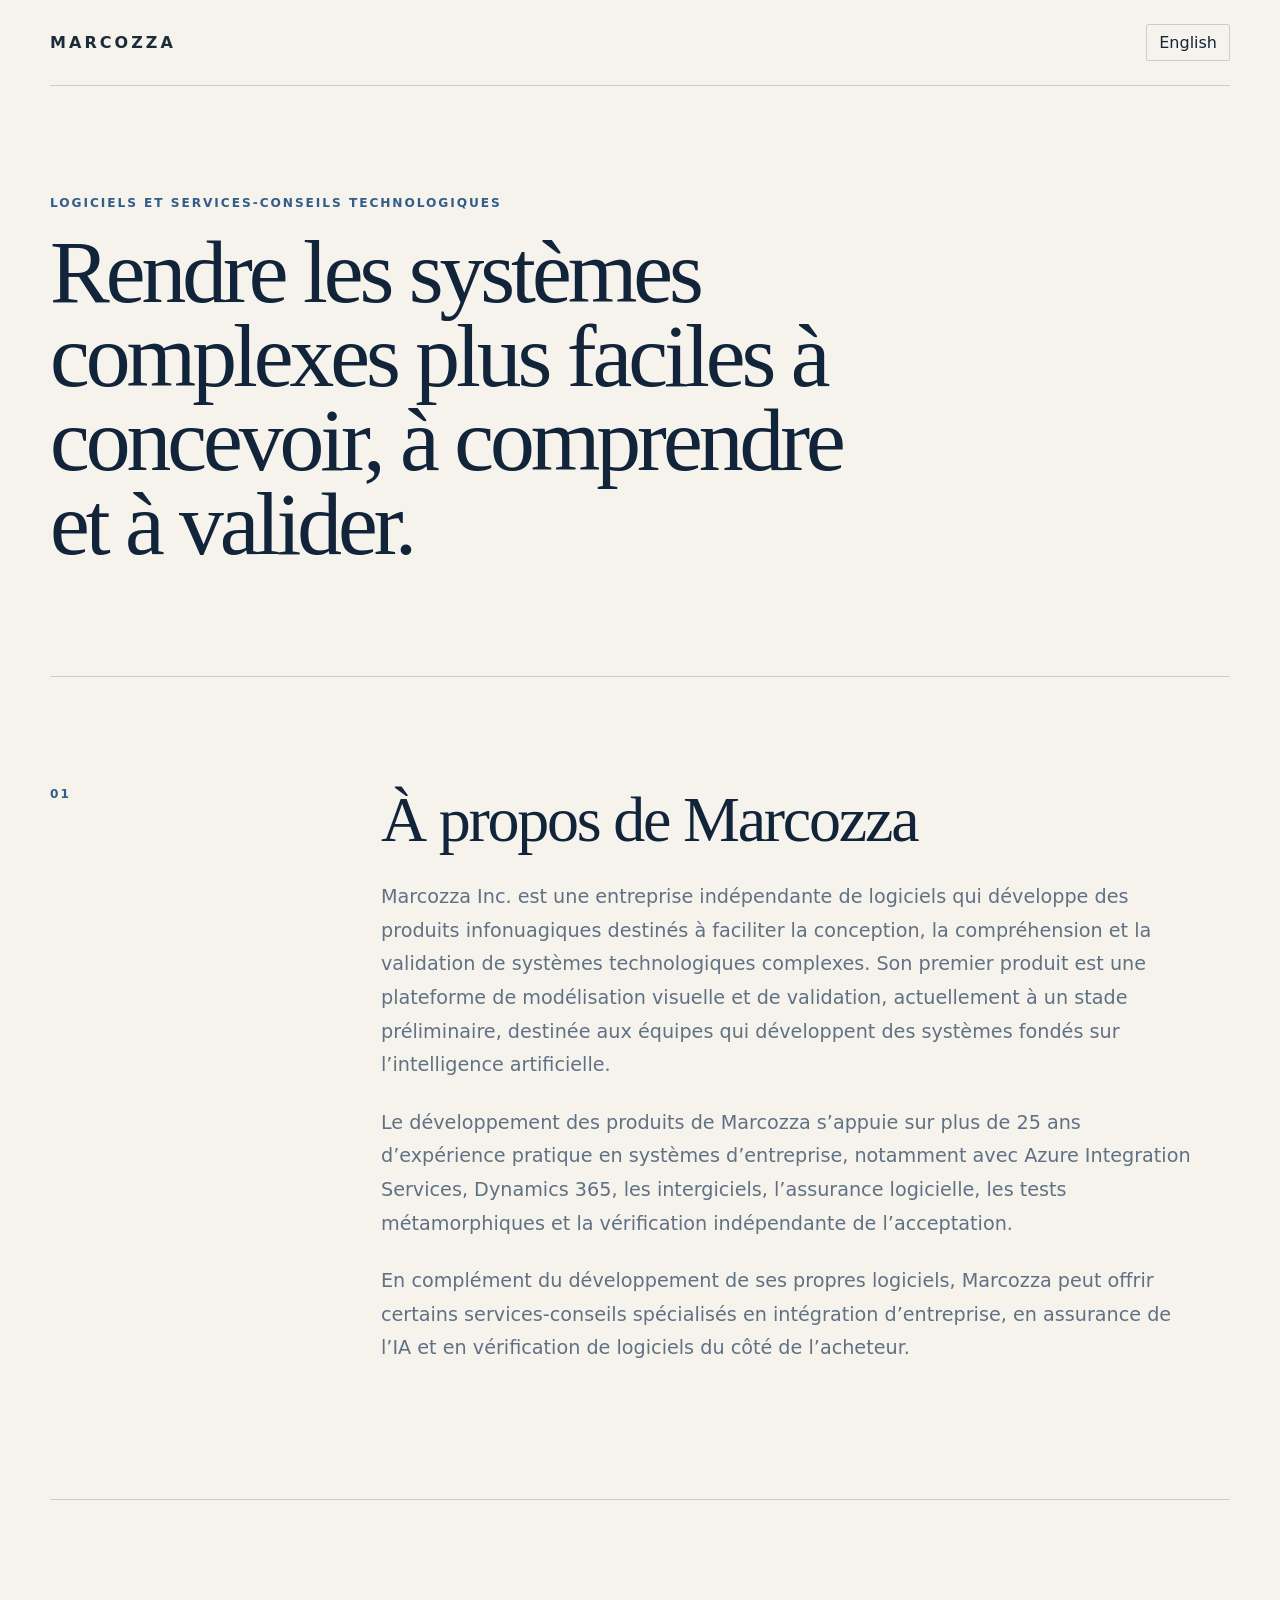
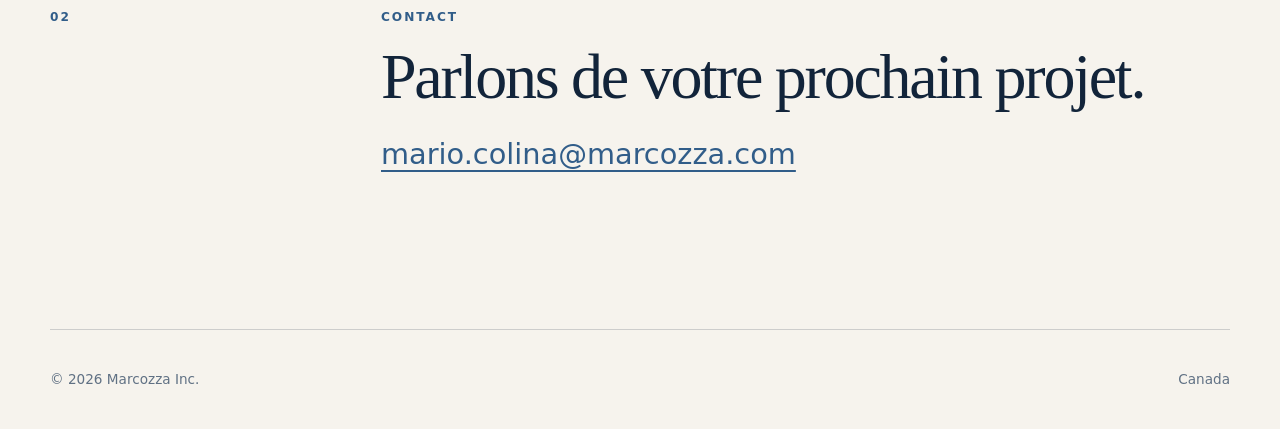
==== index.html @ 3afb8b35 "Add bilingual Marcozza company site" ====
<!doctype html>
<html lang="fr">
  <head>
    <meta charset="UTF-8" />
    <meta name="viewport" content="width=device-width, initial-scale=1" />
    <meta name="description" content="Marcozza Inc. développe des produits logiciels infonuagiques pour concevoir, comprendre et valider des systèmes technologiques complexes." />
    <meta name="theme-color" content="#12243a" />
    <meta property="og:title" content="Marcozza Inc. — Logiciels et services-conseils technologiques" />
    <meta property="og:description" content="Des produits infonuagiques pour concevoir, comprendre et valider des systèmes technologiques complexes." />
    <meta property="og:type" content="website" />
    <meta property="og:url" content="https://marcozza.com/" />
    <link rel="canonical" href="https://marcozza.com/" />
    <link rel="alternate" hreflang="fr" href="https://marcozza.com/" />
    <link rel="alternate" hreflang="en" href="https://marcozza.com/en.html" />
    <link rel="alternate" hreflang="x-default" href="https://marcozza.com/" />
    <link rel="stylesheet" href="styles.css" />
    <title>Marcozza Inc. — Logiciels et services-conseils technologiques</title>
  </head>
  <body>
    <a class="skip-link" href="#contenu">Aller au contenu</a>
    <header class="site-header">
      <a class="wordmark" href="/" aria-label="Accueil Marcozza">MARCOZZA</a>
      <a class="language-link" href="en.html" lang="en" hreflang="en">English</a>
    </header>
    <main id="contenu">
      <section class="hero">
        <p class="eyebrow">Logiciels et services-conseils technologiques</p>
        <h1>Rendre les systèmes complexes plus faciles à concevoir, à comprendre et à valider.</h1>
      </section>
      <section class="profile" aria-labelledby="apropos">
        <p class="section-number">01</p>
        <div class="profile-copy">
          <h2 id="apropos">À propos de Marcozza</h2>
          <p>Marcozza Inc. est une entreprise indépendante de logiciels qui développe des produits infonuagiques destinés à faciliter la conception, la compréhension et la validation de systèmes technologiques complexes. Son premier produit est une plateforme de modélisation visuelle et de validation, actuellement à un stade préliminaire, destinée aux équipes qui développent des systèmes fondés sur l’intelligence artificielle.</p>
          <p>Le développement des produits de Marcozza s’appuie sur plus de 25 ans d’expérience pratique en systèmes d’entreprise, notamment avec Azure Integration Services, Dynamics 365, les intergiciels, l’assurance logicielle, les tests métamorphiques et la vérification indépendante de l’acceptation.</p>
          <p>En complément du développement de ses propres logiciels, Marcozza peut offrir certains services-conseils spécialisés en intégration d’entreprise, en assurance de l’IA et en vérification de logiciels du côté de l’acheteur.</p>
        </div>
      </section>
      <section class="contact" aria-labelledby="contact">
        <p class="section-number">02</p>
        <div>
          <p class="eyebrow">Contact</p>
          <h2 id="contact">Parlons de votre prochain projet.</h2>
          <a class="email" href="mailto:mario.colina@marcozza.com">mario.colina@marcozza.com</a>
        </div>
      </section>
    </main>
    <footer>
      <span>© <span id="year">2026</span> Marcozza Inc.</span>
      <span>Canada</span>
    </footer>
    <script src="site.js"></script>
  </body>
</html>
---- styles.css ----
:root {
  color-scheme: light;
  --navy: #12243a;
  --ink: #1c2b3a;
  --muted: #607184;
  --paper: #f6f3ed;
  --white: #fff;
  --blue: #315d89;
  --blue-soft: #dfe9f2;
  --amber: #d29b52;
  --line: rgba(18, 36, 58, 0.18);
  font-family: Inter, ui-sans-serif, system-ui, -apple-system, BlinkMacSystemFont, "Segoe UI", sans-serif;
  font-synthesis: none;
}

* { box-sizing: border-box; }
html { scroll-behavior: smooth; }
body { margin: 0; color: var(--ink); background: var(--paper); }
a { color: inherit; }

.skip-link {
  position: fixed;
  z-index: 10;
  top: 8px;
  left: 8px;
  padding: 10px 14px;
  background: var(--white);
  transform: translateY(-150%);
}
.skip-link:focus { transform: translateY(0); }

.site-header {
  width: min(1180px, calc(100% - 48px));
  min-height: 86px;
  margin: auto;
  display: grid;
  grid-template-columns: 1fr auto;
  align-items: center;
  border-bottom: 1px solid var(--line);
}
.wordmark { font-weight: 750; letter-spacing: 0.19em; text-decoration: none; }
.language-link {
  justify-self: end;
  padding: 8px 12px;
  color: var(--navy);
  border: 1px solid var(--line);
  border-radius: 2px;
  text-decoration: none;
}
.language-link:hover, .language-link:focus-visible { background: var(--blue-soft); }

main, footer { width: min(1180px, calc(100% - 48px)); margin: auto; }
.hero {
  min-height: 590px;
  display: grid;
  align-content: center;
}
.eyebrow, .section-number {
  margin: 0 0 20px;
  color: var(--blue);
  font-size: 0.76rem;
  font-weight: 700;
  letter-spacing: 0.16em;
  text-transform: uppercase;
}
h1 {
  max-width: 850px;
  margin: 0;
  color: var(--navy);
  font-family: Georgia, "Times New Roman", serif;
  font-size: clamp(3.1rem, 7vw, 6.8rem);
  font-weight: 400;
  letter-spacing: -0.045em;
  line-height: 0.94;
}
.profile, .contact {
  padding: 110px 0;
  border-top: 1px solid var(--line);
}
.profile, .contact { display: grid; grid-template-columns: 1fr 3fr; gap: 48px; }
h2 { margin: 0 0 28px; color: var(--navy); font: 400 clamp(2.3rem, 5vw, 4.7rem)/1.02 Georgia, serif; letter-spacing: -0.035em; }
.profile-copy { max-width: 820px; }
.profile-copy p { margin: 0 0 24px; color: var(--muted); font-size: 1.2rem; line-height: 1.75; }
.contact { min-height: 430px; align-items: start; }
.email { display: inline-block; color: var(--blue); font-size: clamp(1.15rem, 3vw, 1.8rem); text-underline-offset: 6px; }
footer { min-height: 100px; display: flex; justify-content: space-between; align-items: center; color: var(--muted); border-top: 1px solid var(--line); font-size: 0.85rem; }
.sr-only { position: absolute; width: 1px; height: 1px; padding: 0; margin: -1px; overflow: hidden; clip: rect(0, 0, 0, 0); white-space: nowrap; border: 0; }

@media (max-width: 800px) {
  .hero { min-height: auto; padding: 100px 0; }
  .profile, .contact { padding: 78px 0; grid-template-columns: 1fr; gap: 20px; }
}

@media (max-width: 480px) {
  .site-header, main, footer { width: min(100% - 30px, 1180px); }
  .site-header { min-height: 72px; }
  h1 { font-size: clamp(2.7rem, 14vw, 4rem); }
  .hero { padding-top: 70px; }
  footer { align-items: flex-start; flex-direction: column; justify-content: center; gap: 8px; }
}

@media (prefers-reduced-motion: reduce) {
  html { scroll-behavior: auto; }
}
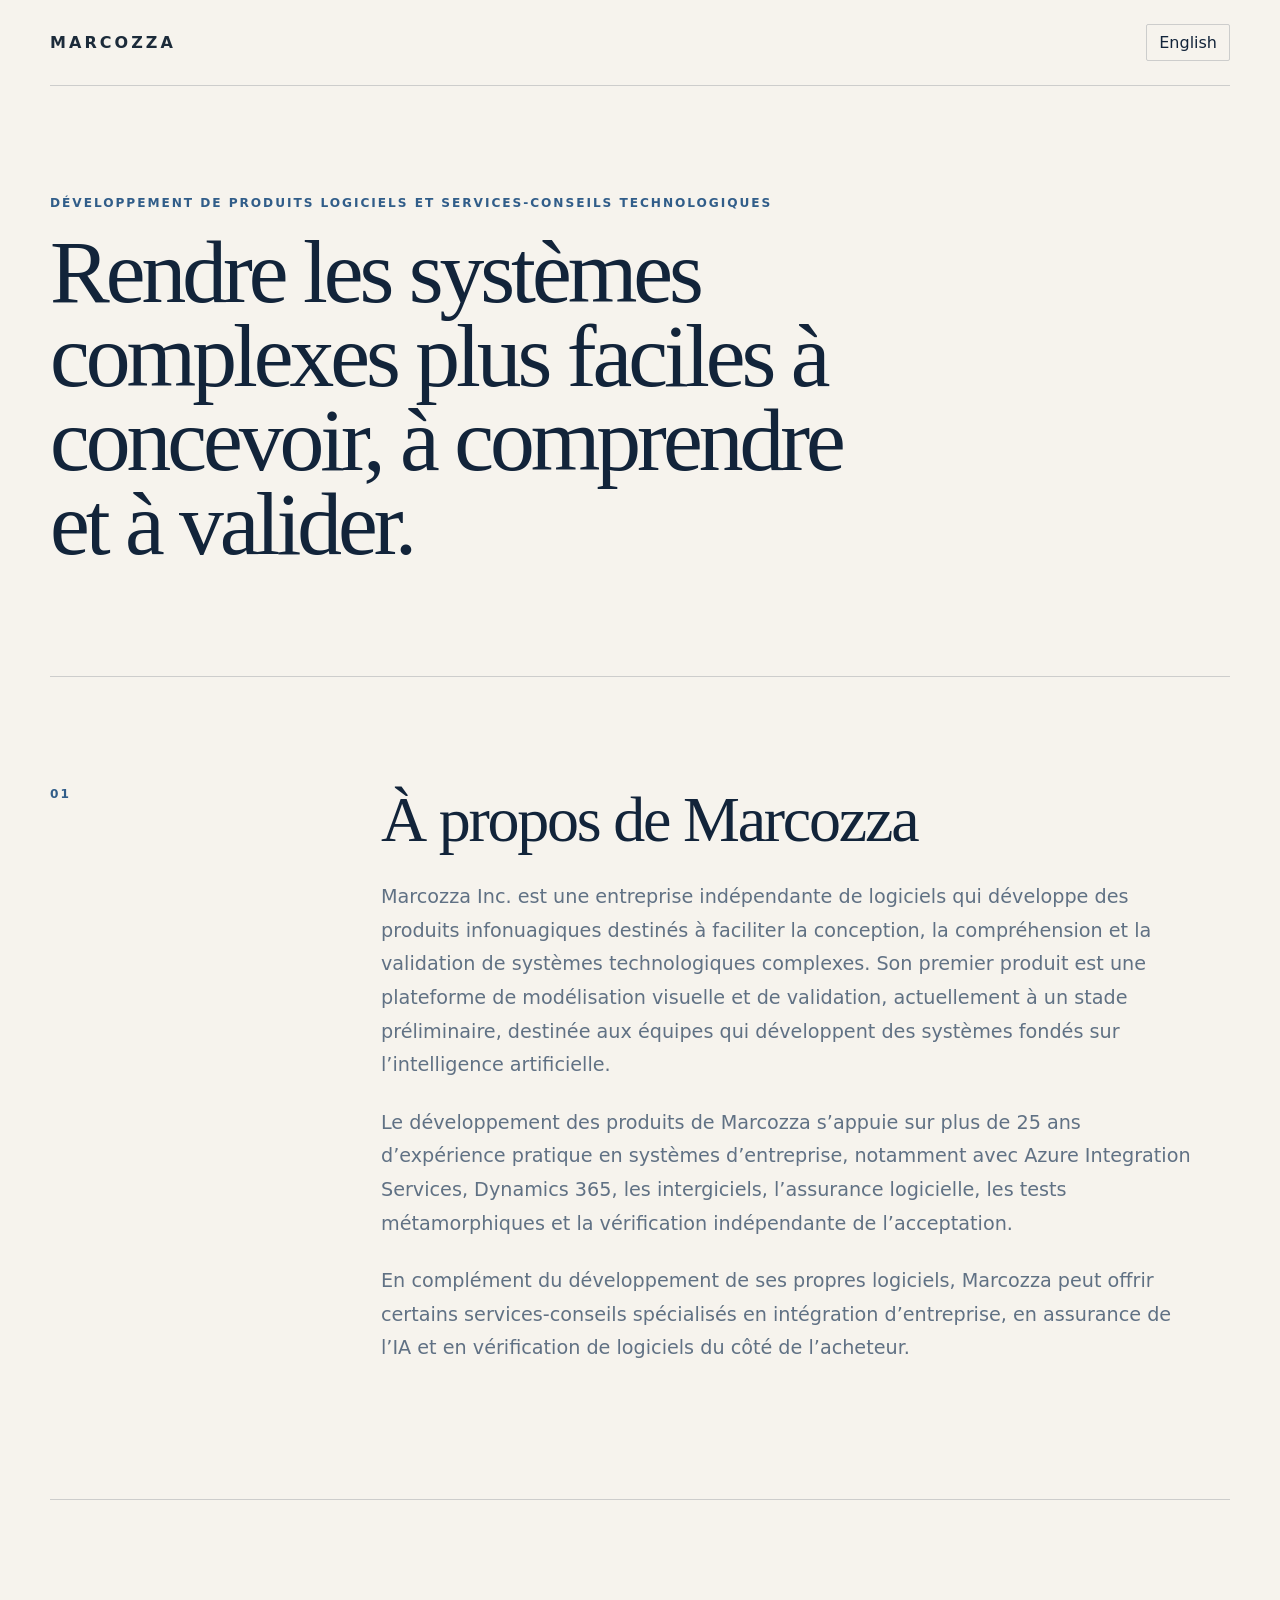
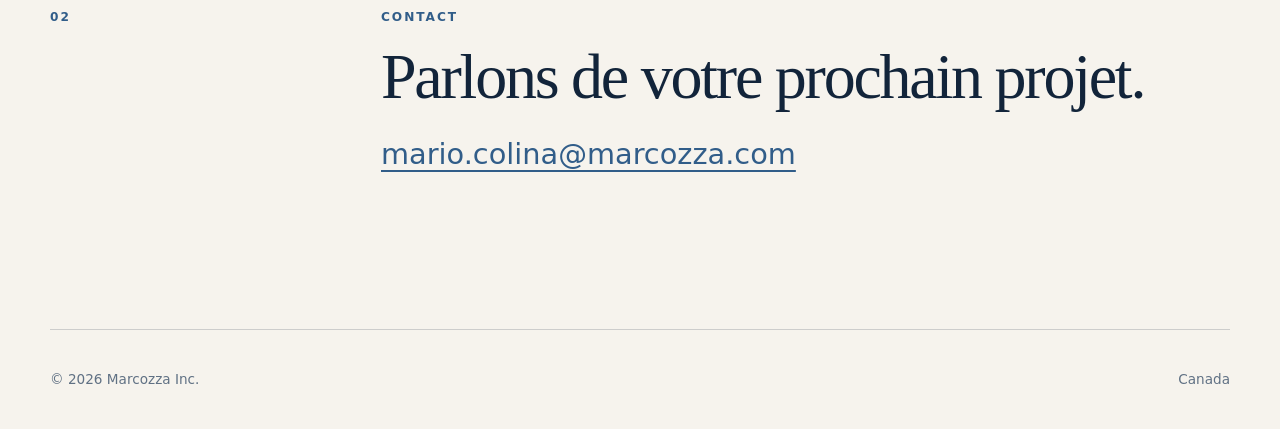
==== commit 4aae9551: "Clarify software product development positioning" ====
--- a/index.html
+++ b/index.html
@@ -5,7 +5,7 @@
     <meta name="viewport" content="width=device-width, initial-scale=1" />
     <meta name="description" content="Marcozza Inc. développe des produits logiciels infonuagiques pour concevoir, comprendre et valider des systèmes technologiques complexes." />
     <meta name="theme-color" content="#12243a" />
-    <meta property="og:title" content="Marcozza Inc. — Logiciels et services-conseils technologiques" />
+    <meta property="og:title" content="Marcozza Inc. — Développement de produits logiciels et services-conseils technologiques" />
     <meta property="og:description" content="Des produits infonuagiques pour concevoir, comprendre et valider des systèmes technologiques complexes." />
     <meta property="og:type" content="website" />
     <meta property="og:url" content="https://marcozza.com/" />
@@ -14,7 +14,7 @@
     <link rel="alternate" hreflang="en" href="https://marcozza.com/en.html" />
     <link rel="alternate" hreflang="x-default" href="https://marcozza.com/" />
     <link rel="stylesheet" href="styles.css" />
-    <title>Marcozza Inc. — Logiciels et services-conseils technologiques</title>
+    <title>Marcozza Inc. — Développement de produits logiciels et services-conseils technologiques</title>
   </head>
   <body>
     <a class="skip-link" href="#contenu">Aller au contenu</a>
@@ -24,7 +24,7 @@
     </header>
     <main id="contenu">
       <section class="hero">
-        <p class="eyebrow">Logiciels et services-conseils technologiques</p>
+        <p class="eyebrow">Développement de produits logiciels et services-conseils technologiques</p>
         <h1>Rendre les systèmes complexes plus faciles à concevoir, à comprendre et à valider.</h1>
       </section>
       <section class="profile" aria-labelledby="apropos">
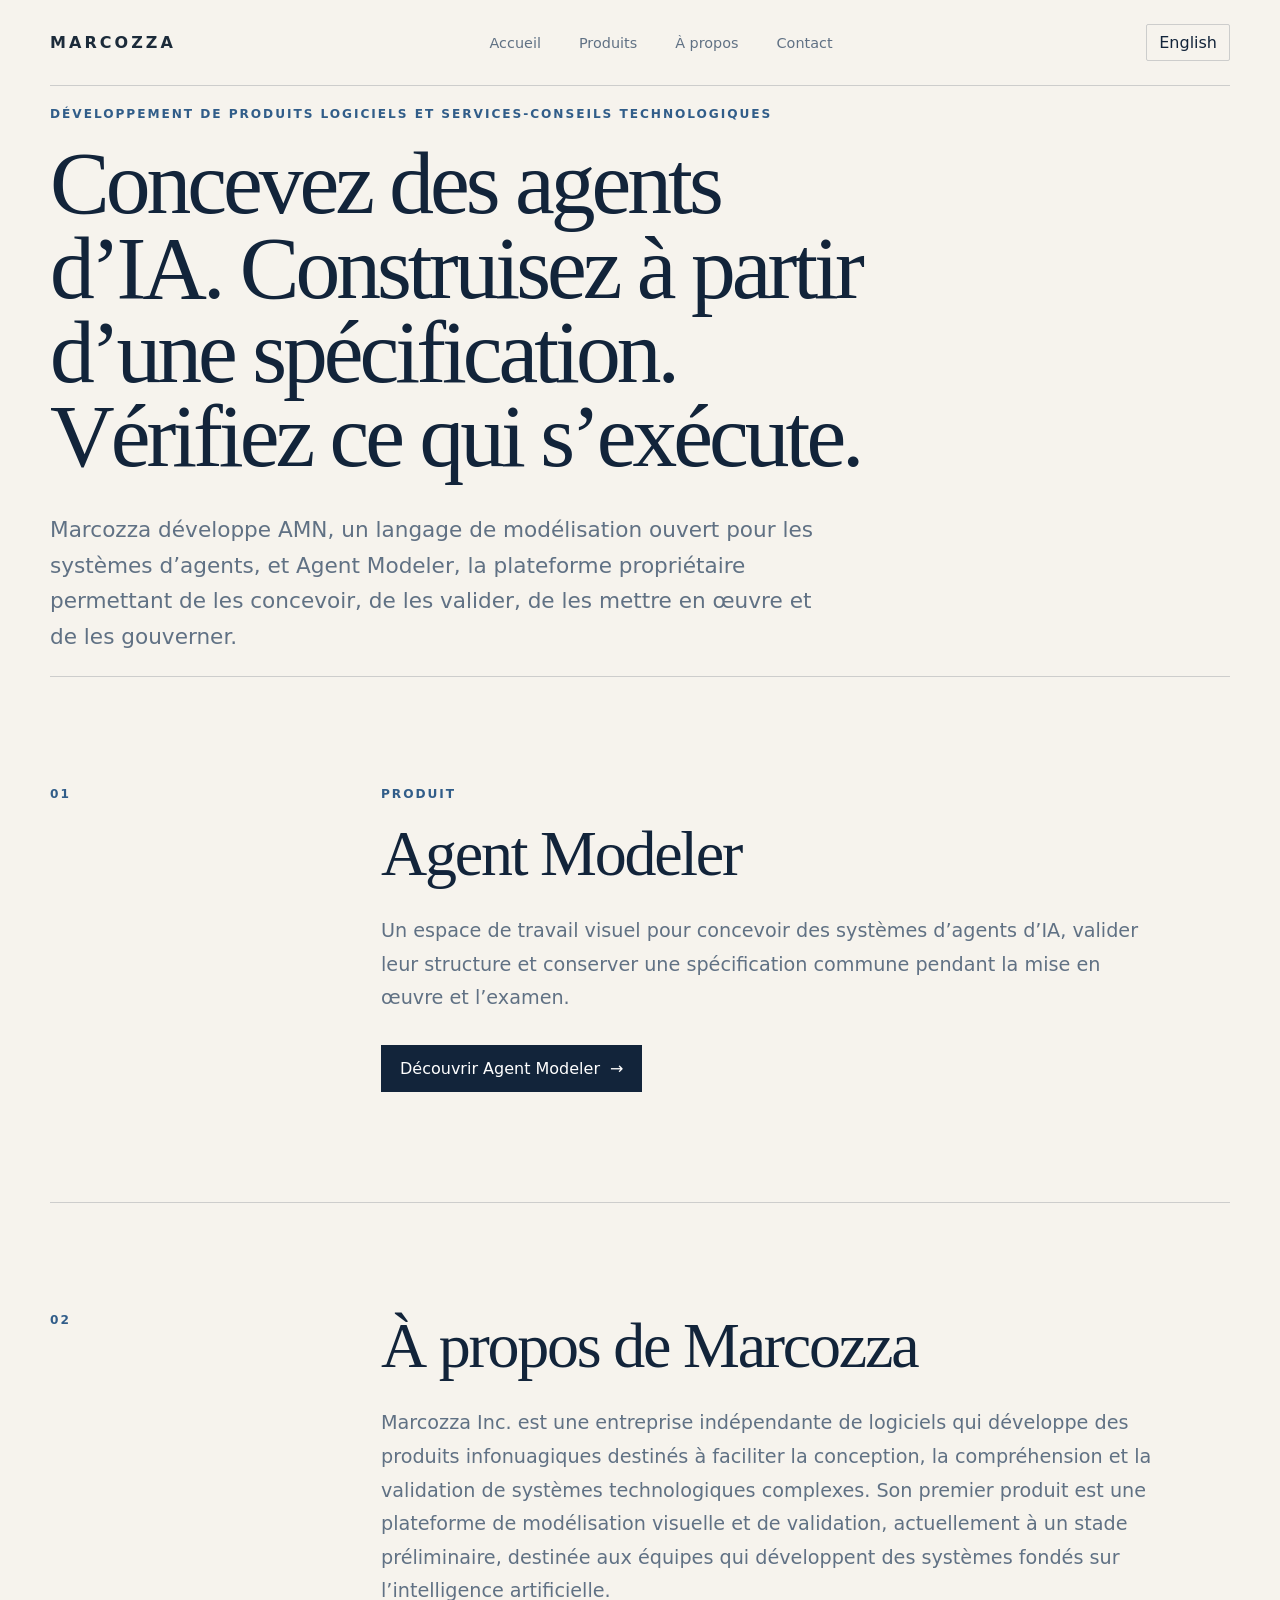
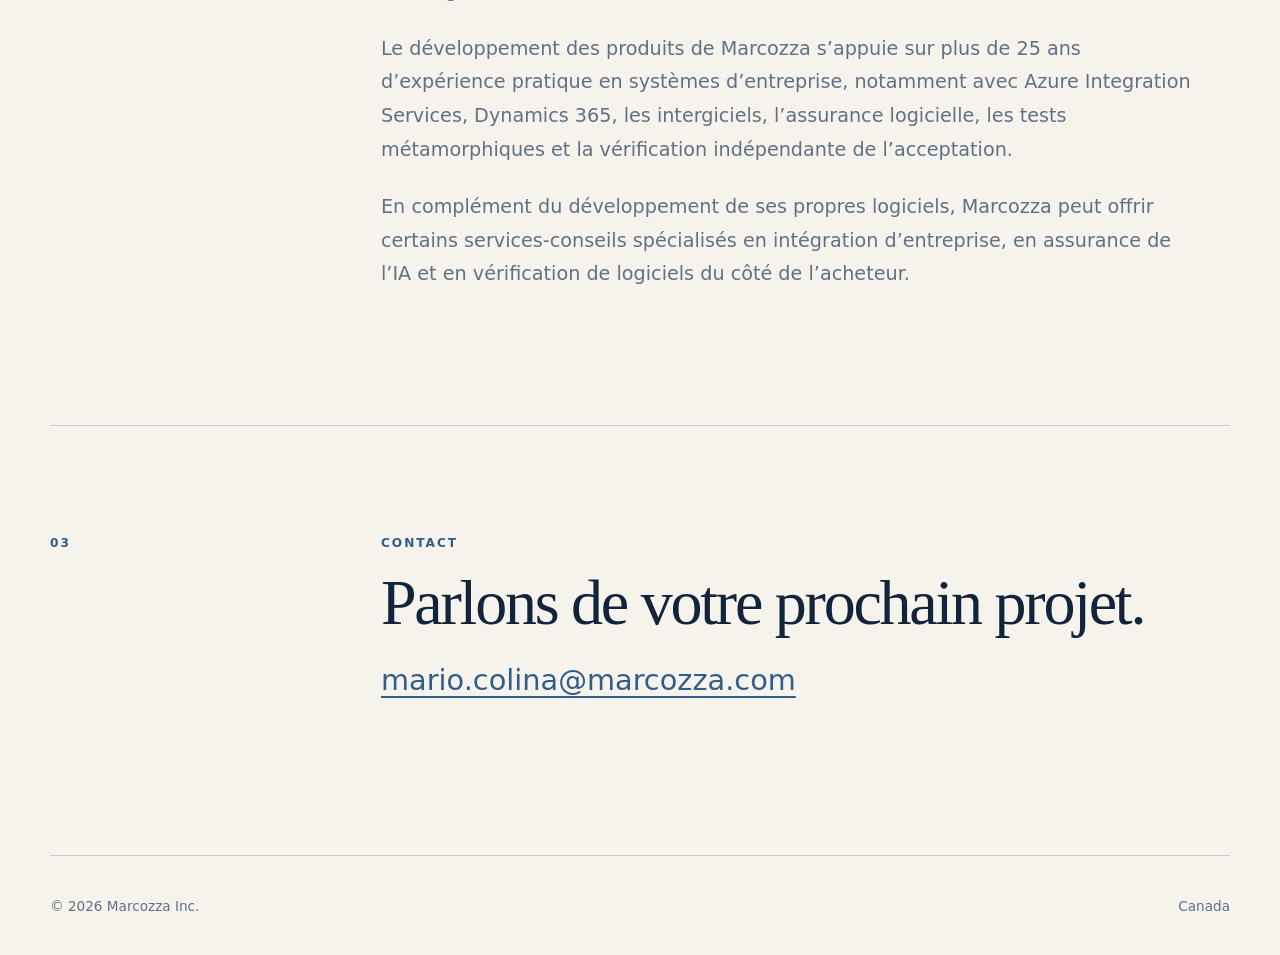
==== commit c0cfacc7: "Add Agent Modeler product navigation" ====
--- a/index.html
+++ b/index.html
@@ -3,10 +3,10 @@
   <head>
     <meta charset="UTF-8" />
     <meta name="viewport" content="width=device-width, initial-scale=1" />
-    <meta name="description" content="Marcozza Inc. développe des produits logiciels infonuagiques pour concevoir, comprendre et valider des systèmes technologiques complexes." />
+    <meta name="description" content="Marcozza développe AMN, un langage de modélisation ouvert pour les systèmes d’agents, et Agent Modeler, une plateforme propriétaire pour les concevoir, les valider, les mettre en œuvre et les gouverner." />
     <meta name="theme-color" content="#12243a" />
     <meta property="og:title" content="Marcozza Inc. — Développement de produits logiciels et services-conseils technologiques" />
-    <meta property="og:description" content="Des produits infonuagiques pour concevoir, comprendre et valider des systèmes technologiques complexes." />
+    <meta property="og:description" content="Concevez des agents d’IA. Construisez à partir d’une spécification. Vérifiez ce qui s’exécute." />
     <meta property="og:type" content="website" />
     <meta property="og:url" content="https://marcozza.com/" />
     <link rel="canonical" href="https://marcozza.com/" />
@@ -20,15 +20,31 @@
     <a class="skip-link" href="#contenu">Aller au contenu</a>
     <header class="site-header">
       <a class="wordmark" href="/" aria-label="Accueil Marcozza">MARCOZZA</a>
+      <nav class="site-nav" aria-label="Navigation principale">
+        <a href="#accueil">Accueil</a>
+        <a href="#produits">Produits</a>
+        <a href="#apropos">À propos</a>
+        <a href="#contact">Contact</a>
+      </nav>
       <a class="language-link" href="en.html" lang="en" hreflang="en">English</a>
     </header>
     <main id="contenu">
-      <section class="hero">
+      <section class="hero" id="accueil">
         <p class="eyebrow">Développement de produits logiciels et services-conseils technologiques</p>
-        <h1>Rendre les systèmes complexes plus faciles à concevoir, à comprendre et à valider.</h1>
+        <h1>Concevez des agents d’IA. Construisez à partir d’une spécification. Vérifiez ce qui s’exécute.</h1>
+        <p class="hero-copy">Marcozza développe AMN, un langage de modélisation ouvert pour les systèmes d’agents, et Agent Modeler, la plateforme propriétaire permettant de les concevoir, de les valider, de les mettre en œuvre et de les gouverner.</p>
+      </section>
+      <section class="products" id="produits" aria-labelledby="titre-produits">
+        <p class="section-number">01</p>
+        <article class="product-card">
+          <p class="eyebrow">Produit</p>
+          <h2 id="titre-produits">Agent Modeler</h2>
+          <p>Un espace de travail visuel pour concevoir des systèmes d’agents d’IA, valider leur structure et conserver une spécification commune pendant la mise en œuvre et l’examen.</p>
+          <a class="product-link" href="https://agentmodeler.com/">Découvrir Agent Modeler <span aria-hidden="true">→</span></a>
+        </article>
       </section>
       <section class="profile" aria-labelledby="apropos">
-        <p class="section-number">01</p>
+        <p class="section-number">02</p>
         <div class="profile-copy">
           <h2 id="apropos">À propos de Marcozza</h2>
           <p>Marcozza Inc. est une entreprise indépendante de logiciels qui développe des produits infonuagiques destinés à faciliter la conception, la compréhension et la validation de systèmes technologiques complexes. Son premier produit est une plateforme de modélisation visuelle et de validation, actuellement à un stade préliminaire, destinée aux équipes qui développent des systèmes fondés sur l’intelligence artificielle.</p>
@@ -37,7 +53,7 @@
         </div>
       </section>
       <section class="contact" aria-labelledby="contact">
-        <p class="section-number">02</p>
+        <p class="section-number">03</p>
         <div>
           <p class="eyebrow">Contact</p>
           <h2 id="contact">Parlons de votre prochain projet.</h2>
--- a/styles.css
+++ b/styles.css
@@ -34,11 +34,22 @@
   min-height: 86px;
   margin: auto;
   display: grid;
-  grid-template-columns: 1fr auto;
+  grid-template-columns: auto 1fr auto;
   align-items: center;
   border-bottom: 1px solid var(--line);
 }
 .wordmark { font-weight: 750; letter-spacing: 0.19em; text-decoration: none; }
+.site-nav {
+  display: flex;
+  justify-content: center;
+  gap: clamp(18px, 3vw, 38px);
+}
+.site-nav a {
+  color: var(--muted);
+  font-size: 0.9rem;
+  text-decoration: none;
+}
+.site-nav a:hover, .site-nav a:focus-visible { color: var(--navy); text-decoration: underline; text-underline-offset: 6px; }
 .language-link {
   justify-self: end;
   padding: 8px 12px;
@@ -73,12 +84,32 @@
   letter-spacing: -0.045em;
   line-height: 0.94;
 }
-.profile, .contact {
+.hero-copy {
+  max-width: 780px;
+  margin: 34px 0 0;
+  color: var(--muted);
+  font-size: clamp(1.1rem, 2vw, 1.35rem);
+  line-height: 1.65;
+}
+.products, .profile, .contact {
   padding: 110px 0;
   border-top: 1px solid var(--line);
 }
-.profile, .contact { display: grid; grid-template-columns: 1fr 3fr; gap: 48px; }
+.products, .profile, .contact { display: grid; grid-template-columns: 1fr 3fr; gap: 48px; }
 h2 { margin: 0 0 28px; color: var(--navy); font: 400 clamp(2.3rem, 5vw, 4.7rem)/1.02 Georgia, serif; letter-spacing: -0.035em; }
+.product-card { max-width: 820px; }
+.product-card > p:not(.eyebrow) { max-width: 760px; margin: 0 0 30px; color: var(--muted); font-size: 1.2rem; line-height: 1.75; }
+.product-link {
+  display: inline-flex;
+  align-items: center;
+  gap: 10px;
+  padding: 13px 18px;
+  color: var(--white);
+  background: var(--navy);
+  border: 1px solid var(--navy);
+  text-decoration: none;
+}
+.product-link:hover, .product-link:focus-visible { color: var(--navy); background: transparent; }
 .profile-copy { max-width: 820px; }
 .profile-copy p { margin: 0 0 24px; color: var(--muted); font-size: 1.2rem; line-height: 1.75; }
 .contact { min-height: 430px; align-items: start; }
@@ -88,7 +119,9 @@
 
 @media (max-width: 800px) {
   .hero { min-height: auto; padding: 100px 0; }
-  .profile, .contact { padding: 78px 0; grid-template-columns: 1fr; gap: 20px; }
+  .site-header { padding: 18px 0; grid-template-columns: 1fr auto; row-gap: 18px; }
+  .site-nav { grid-column: 1 / -1; grid-row: 2; justify-content: flex-start; overflow-x: auto; }
+  .products, .profile, .contact { padding: 78px 0; grid-template-columns: 1fr; gap: 20px; }
 }
 
 @media (max-width: 480px) {
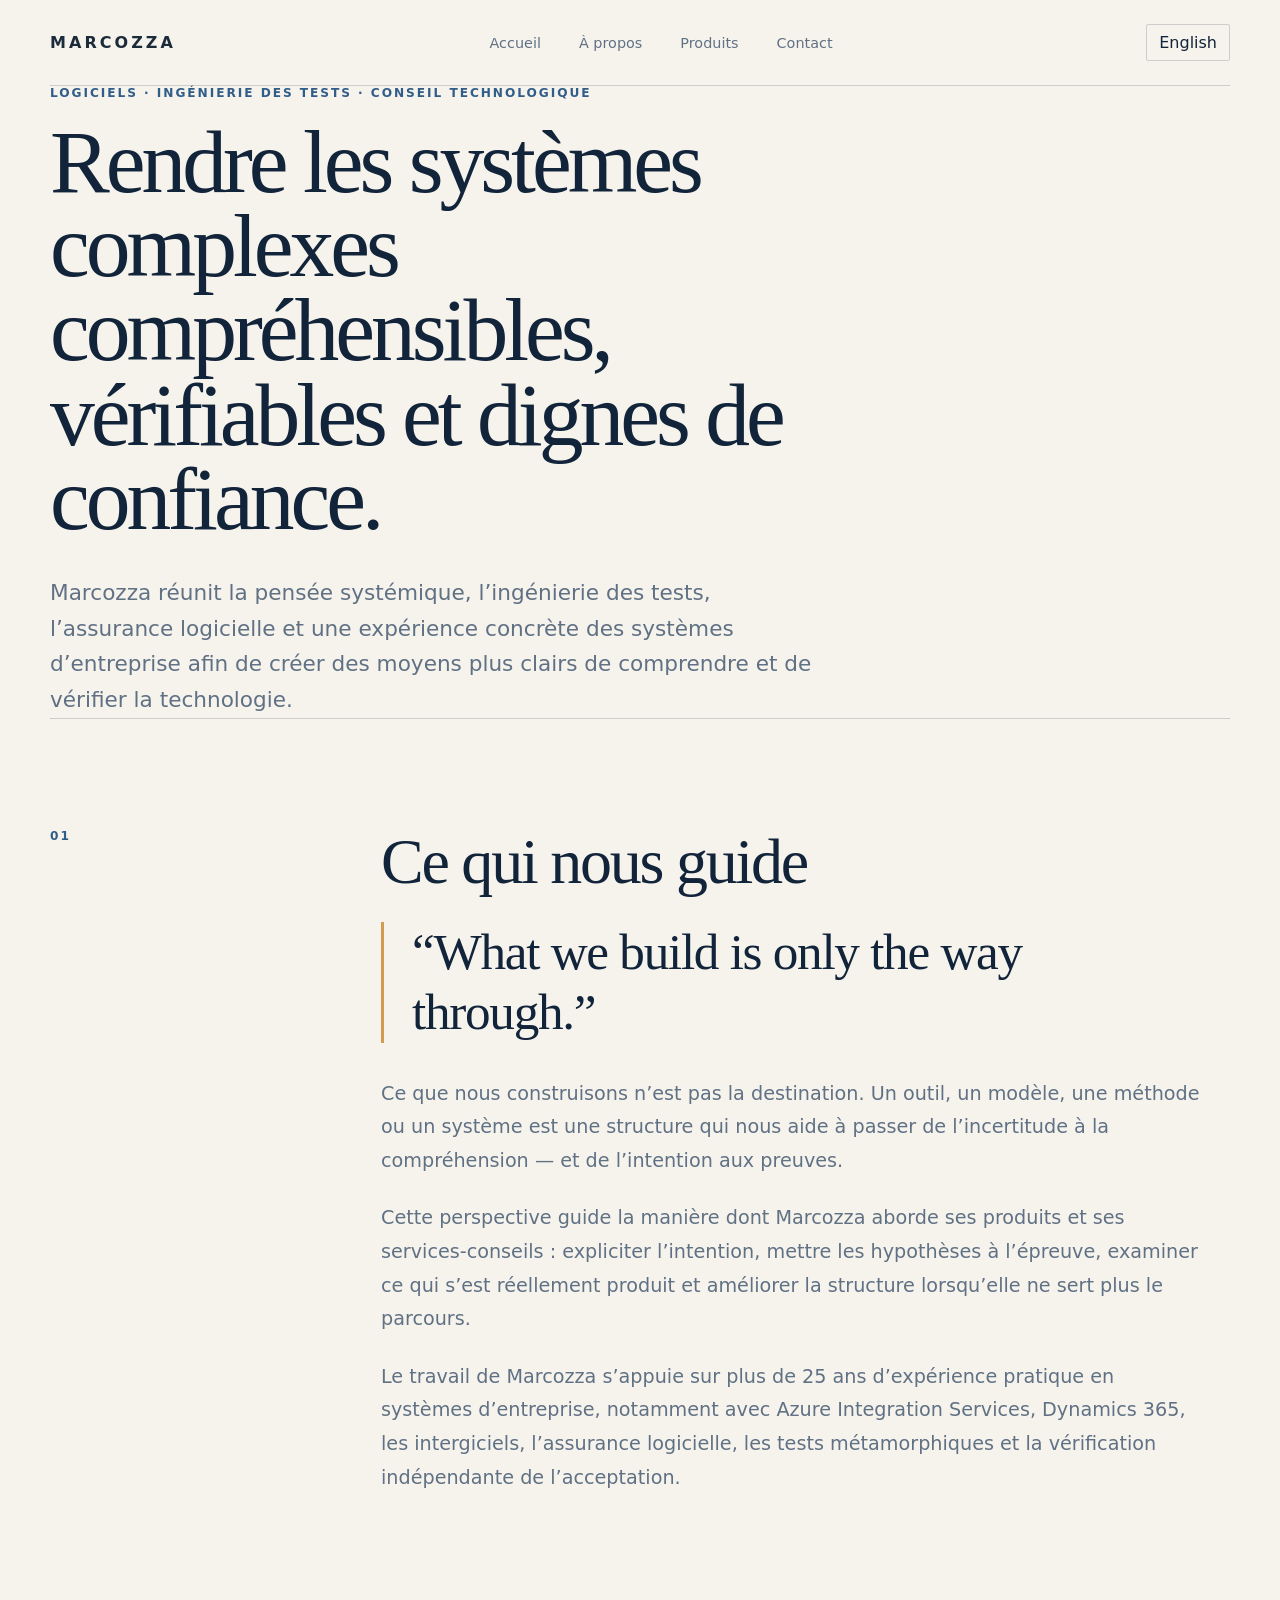
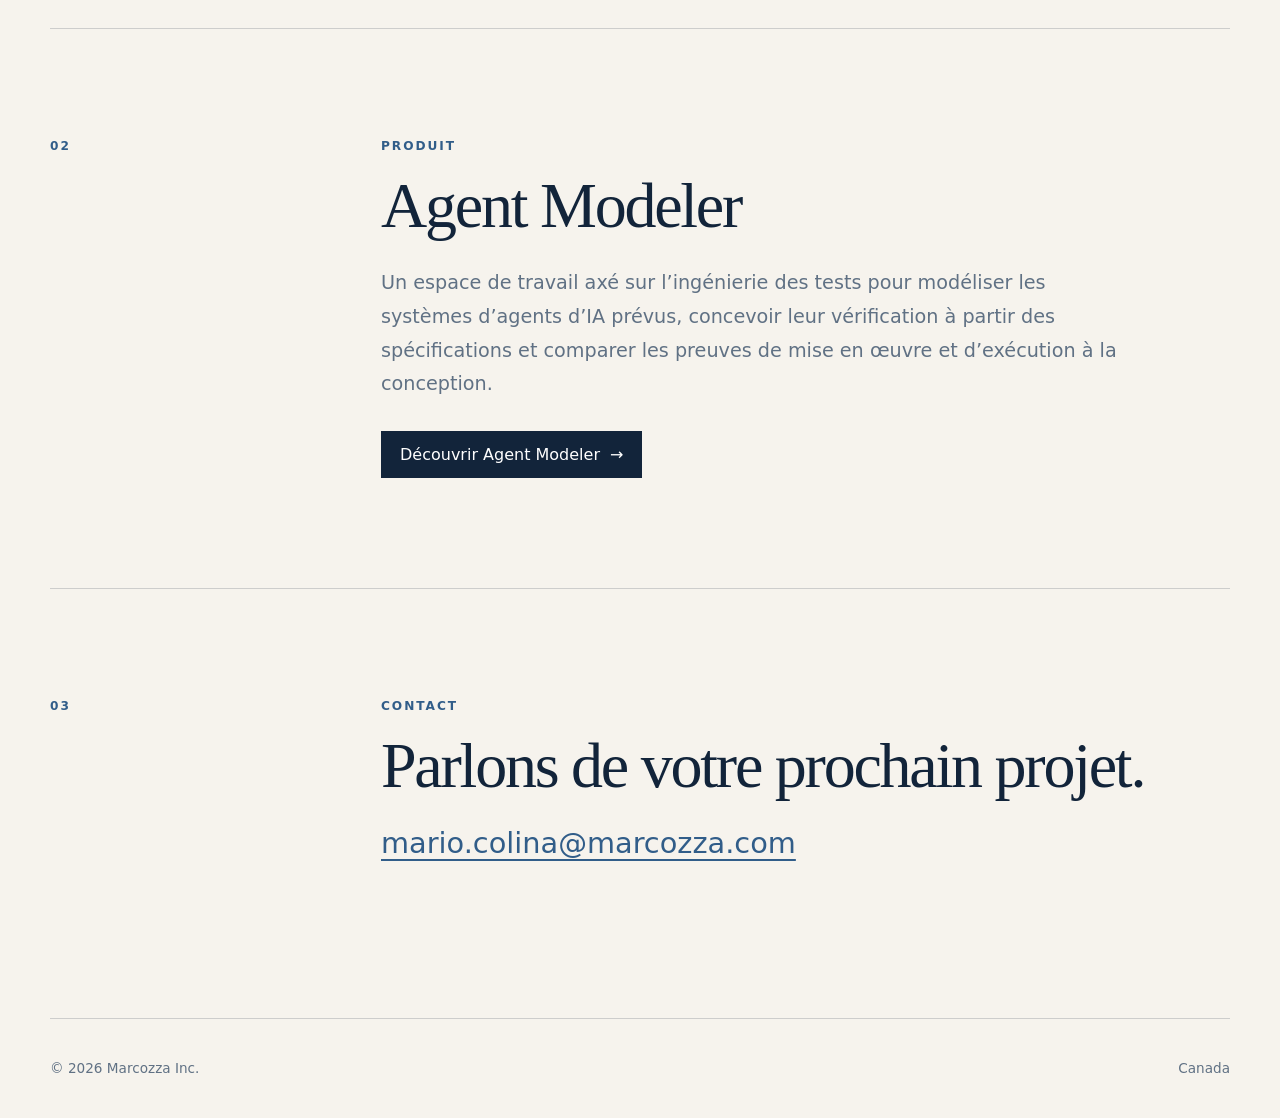
==== commit b8984e2d: "Express company philosophy on homepage" ====
--- a/index.html
+++ b/index.html
@@ -3,10 +3,10 @@
   <head>
     <meta charset="UTF-8" />
     <meta name="viewport" content="width=device-width, initial-scale=1" />
-    <meta name="description" content="Marcozza développe AMN, un langage de modélisation ouvert pour les systèmes d’agents, et Agent Modeler, une plateforme propriétaire pour les concevoir, les valider, les mettre en œuvre et les gouverner." />
+    <meta name="description" content="Marcozza est une entreprise logicielle indépendante qui applique la pensée systémique, l’ingénierie des tests et l’assurance logicielle aux systèmes technologiques complexes." />
     <meta name="theme-color" content="#12243a" />
     <meta property="og:title" content="Marcozza Inc. — Développement de produits logiciels et services-conseils technologiques" />
-    <meta property="og:description" content="Concevez des agents d’IA. Construisez à partir d’une spécification. Vérifiez ce qui s’exécute." />
+    <meta property="og:description" content="Rendre les systèmes complexes compréhensibles, vérifiables et dignes de confiance." />
     <meta property="og:type" content="website" />
     <meta property="og:url" content="https://marcozza.com/" />
     <link rel="canonical" href="https://marcozza.com/" />
@@ -22,35 +22,36 @@
       <a class="wordmark" href="/" aria-label="Accueil Marcozza">MARCOZZA</a>
       <nav class="site-nav" aria-label="Navigation principale">
         <a href="#accueil">Accueil</a>
+        <a href="#apropos">À propos</a>
         <a href="#produits">Produits</a>
-        <a href="#apropos">À propos</a>
         <a href="#contact">Contact</a>
       </nav>
       <a class="language-link" href="en.html" lang="en" hreflang="en">English</a>
     </header>
     <main id="contenu">
       <section class="hero" id="accueil">
-        <p class="eyebrow">Développement de produits logiciels et services-conseils technologiques</p>
-        <h1>Concevez des agents d’IA. Construisez à partir d’une spécification. Vérifiez ce qui s’exécute.</h1>
-        <p class="hero-copy">Marcozza développe AMN, un langage de modélisation ouvert pour les systèmes d’agents, et Agent Modeler, la plateforme propriétaire permettant de les concevoir, de les valider, de les mettre en œuvre et de les gouverner.</p>
+        <p class="eyebrow">Logiciels · ingénierie des tests · conseil technologique</p>
+        <h1>Rendre les systèmes complexes compréhensibles, vérifiables et dignes de confiance.</h1>
+        <p class="hero-copy">Marcozza réunit la pensée systémique, l’ingénierie des tests, l’assurance logicielle et une expérience concrète des systèmes d’entreprise afin de créer des moyens plus clairs de comprendre et de vérifier la technologie.</p>
+      </section>
+      <section class="profile" aria-labelledby="apropos">
+        <p class="section-number">01</p>
+        <div class="profile-copy">
+          <h2 id="apropos">Ce qui nous guide</h2>
+          <blockquote class="philosophy"><p lang="en">“What we build is only the way through.”</p></blockquote>
+          <p>Ce que nous construisons n’est pas la destination. Un outil, un modèle, une méthode ou un système est une structure qui nous aide à passer de l’incertitude à la compréhension — et de l’intention aux preuves.</p>
+          <p>Cette perspective guide la manière dont Marcozza aborde ses produits et ses services-conseils : expliciter l’intention, mettre les hypothèses à l’épreuve, examiner ce qui s’est réellement produit et améliorer la structure lorsqu’elle ne sert plus le parcours.</p>
+          <p>Le travail de Marcozza s’appuie sur plus de 25 ans d’expérience pratique en systèmes d’entreprise, notamment avec Azure Integration Services, Dynamics 365, les intergiciels, l’assurance logicielle, les tests métamorphiques et la vérification indépendante de l’acceptation.</p>
+        </div>
       </section>
       <section class="products" id="produits" aria-labelledby="titre-produits">
-        <p class="section-number">01</p>
+        <p class="section-number">02</p>
         <article class="product-card">
           <p class="eyebrow">Produit</p>
           <h2 id="titre-produits">Agent Modeler</h2>
-          <p>Un espace de travail visuel pour concevoir des systèmes d’agents d’IA, valider leur structure et conserver une spécification commune pendant la mise en œuvre et l’examen.</p>
-          <a class="product-link" href="https://agentmodeler.com/">Découvrir Agent Modeler <span aria-hidden="true">→</span></a>
+          <p>Un espace de travail axé sur l’ingénierie des tests pour modéliser les systèmes d’agents d’IA prévus, concevoir leur vérification à partir des spécifications et comparer les preuves de mise en œuvre et d’exécution à la conception.</p>
+          <a class="product-link" href="https://agentmodeler.com/fr/">Découvrir Agent Modeler <span aria-hidden="true">→</span></a>
         </article>
-      </section>
-      <section class="profile" aria-labelledby="apropos">
-        <p class="section-number">02</p>
-        <div class="profile-copy">
-          <h2 id="apropos">À propos de Marcozza</h2>
-          <p>Marcozza Inc. est une entreprise indépendante de logiciels qui développe des produits infonuagiques destinés à faciliter la conception, la compréhension et la validation de systèmes technologiques complexes. Son premier produit est une plateforme de modélisation visuelle et de validation, actuellement à un stade préliminaire, destinée aux équipes qui développent des systèmes fondés sur l’intelligence artificielle.</p>
-          <p>Le développement des produits de Marcozza s’appuie sur plus de 25 ans d’expérience pratique en systèmes d’entreprise, notamment avec Azure Integration Services, Dynamics 365, les intergiciels, l’assurance logicielle, les tests métamorphiques et la vérification indépendante de l’acceptation.</p>
-          <p>En complément du développement de ses propres logiciels, Marcozza peut offrir certains services-conseils spécialisés en intégration d’entreprise, en assurance de l’IA et en vérification de logiciels du côté de l’acheteur.</p>
-        </div>
       </section>
       <section class="contact" aria-labelledby="contact">
         <p class="section-number">03</p>
--- a/styles.css
+++ b/styles.css
@@ -112,6 +112,8 @@
 .product-link:hover, .product-link:focus-visible { color: var(--navy); background: transparent; }
 .profile-copy { max-width: 820px; }
 .profile-copy p { margin: 0 0 24px; color: var(--muted); font-size: 1.2rem; line-height: 1.75; }
+.philosophy { margin: 0 0 34px; padding: 0 0 0 28px; border-left: 3px solid var(--amber); }
+.philosophy p { margin: 0; color: var(--navy); font: 400 clamp(1.8rem, 4vw, 3.4rem)/1.18 Georgia, serif; letter-spacing: -0.025em; }
 .contact { min-height: 430px; align-items: start; }
 .email { display: inline-block; color: var(--blue); font-size: clamp(1.15rem, 3vw, 1.8rem); text-underline-offset: 6px; }
 footer { min-height: 100px; display: flex; justify-content: space-between; align-items: center; color: var(--muted); border-top: 1px solid var(--line); font-size: 0.85rem; }
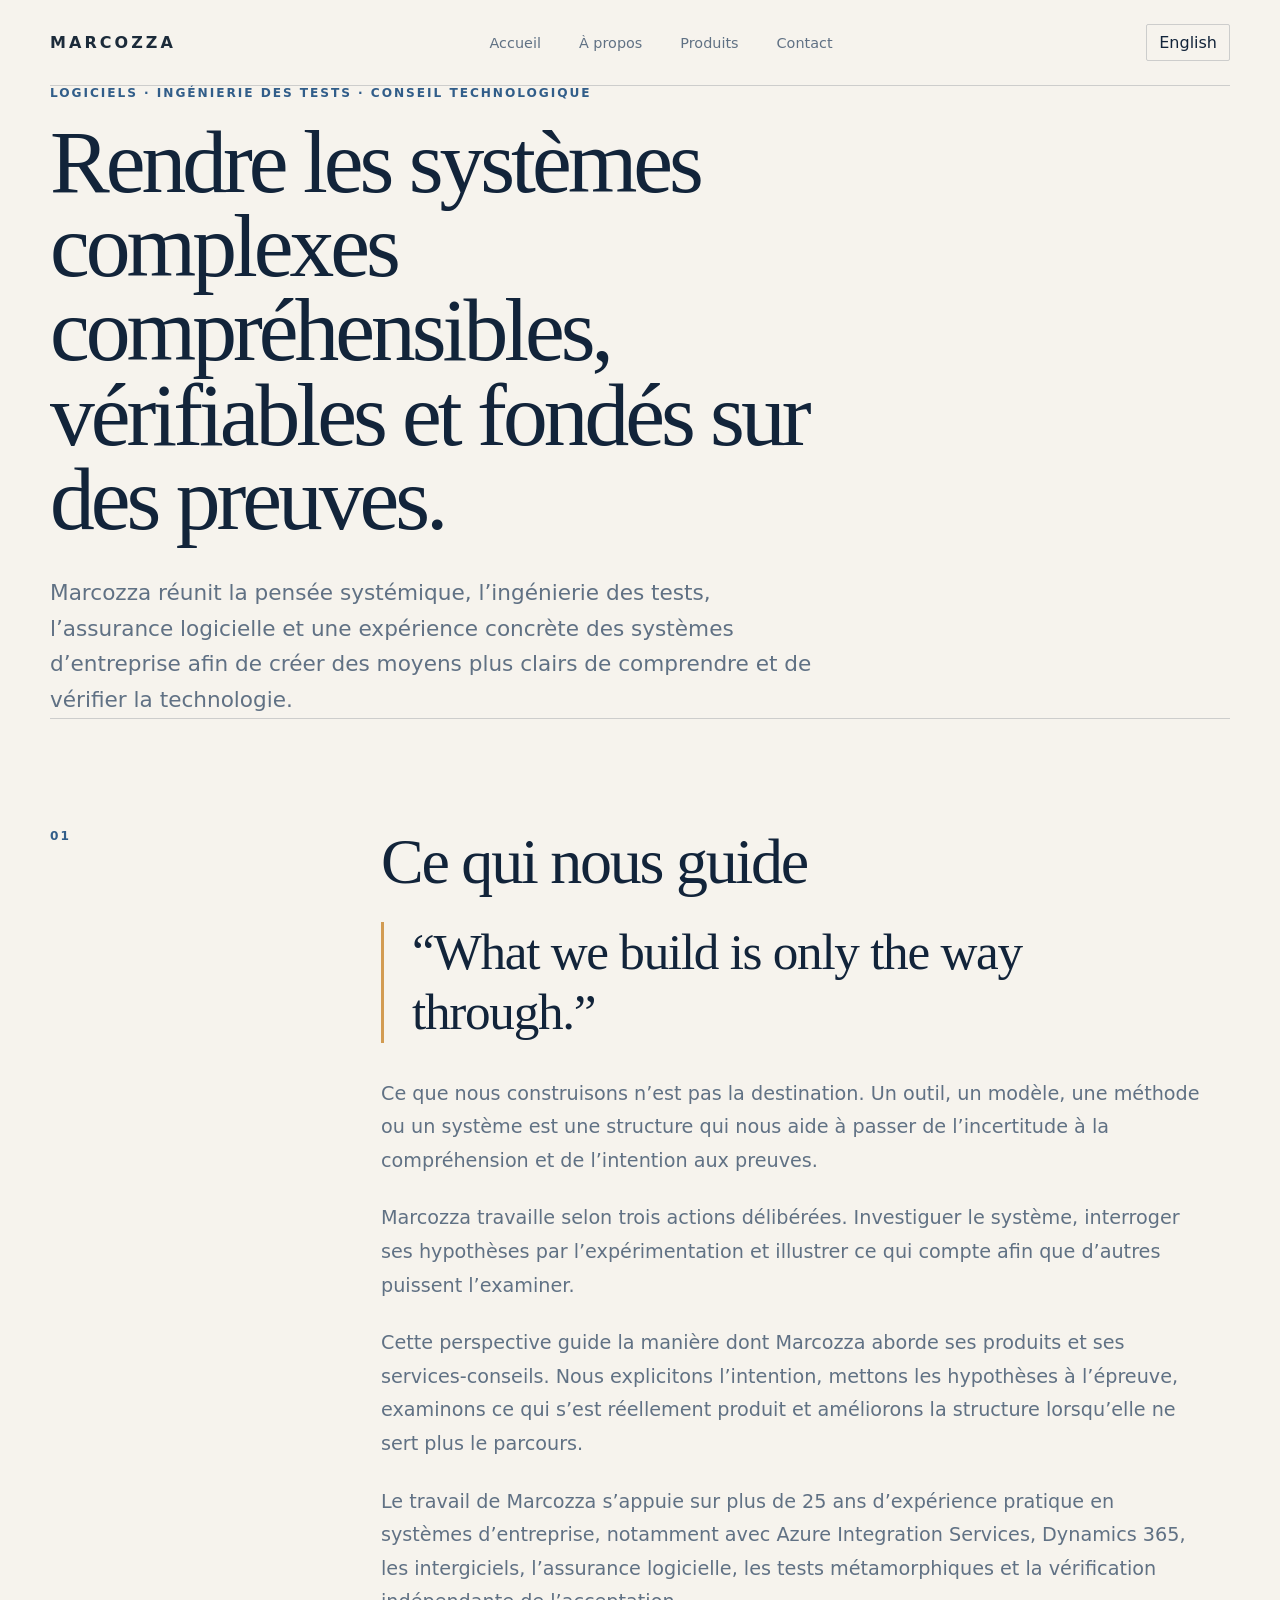
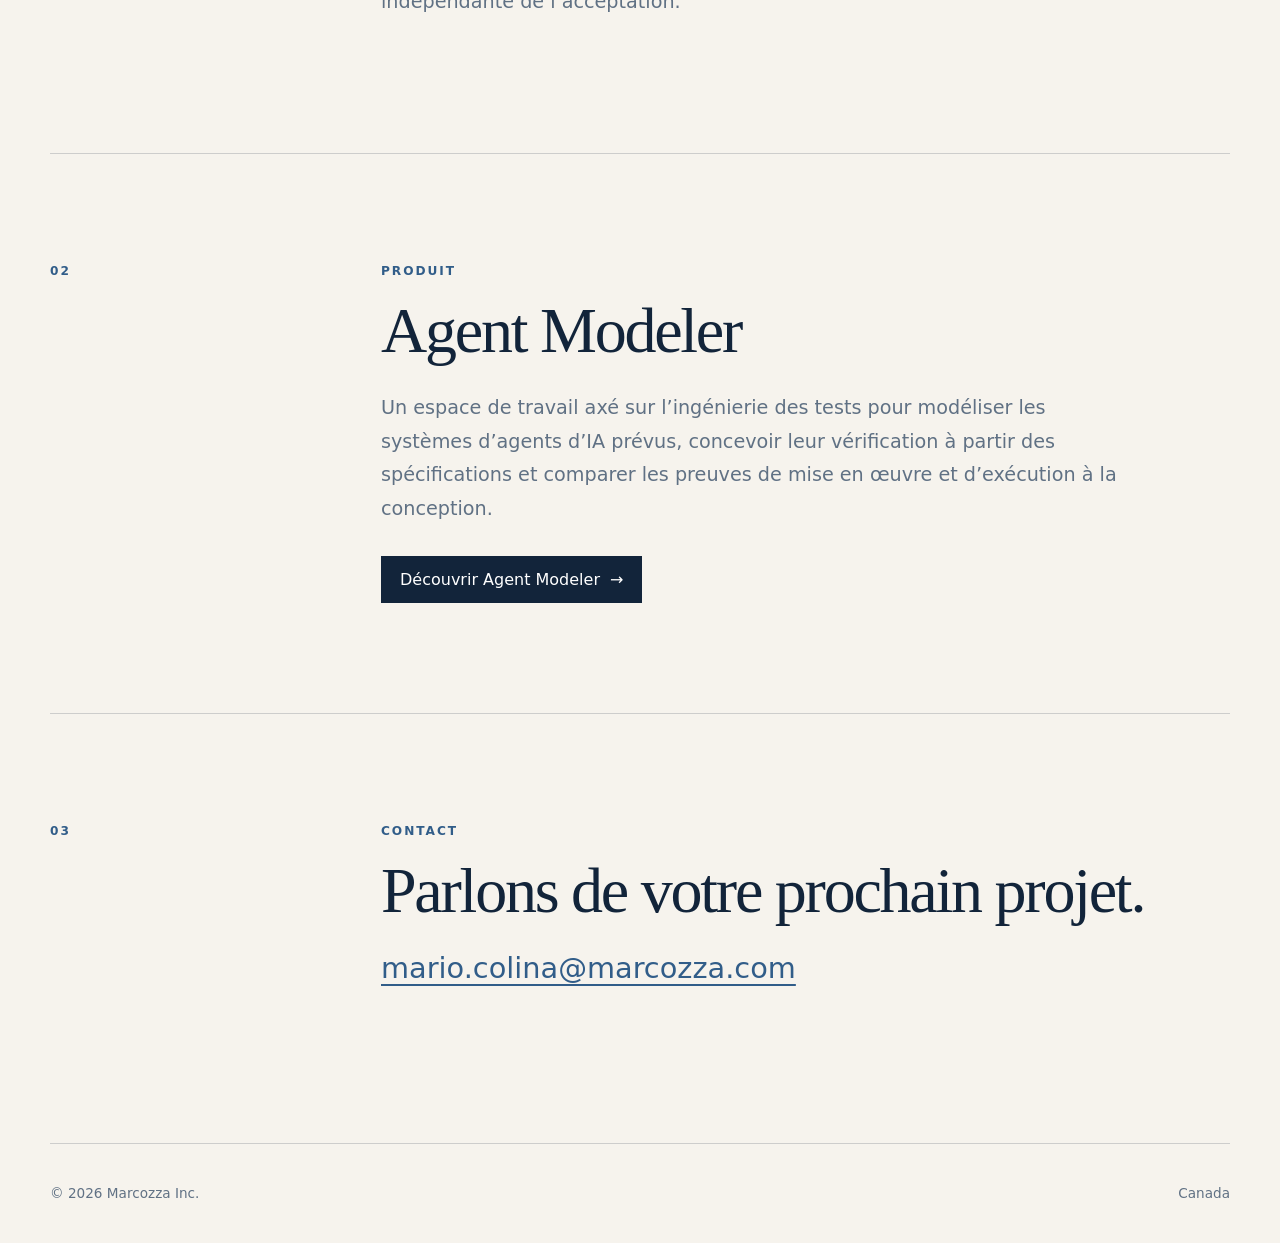
==== commit 8c6ceb24: "Refine public copy style" ====
--- a/index.html
+++ b/index.html
@@ -5,8 +5,8 @@
     <meta name="viewport" content="width=device-width, initial-scale=1" />
     <meta name="description" content="Marcozza est une entreprise logicielle indépendante qui applique la pensée systémique, l’ingénierie des tests et l’assurance logicielle aux systèmes technologiques complexes." />
     <meta name="theme-color" content="#12243a" />
-    <meta property="og:title" content="Marcozza Inc. — Développement de produits logiciels et services-conseils technologiques" />
-    <meta property="og:description" content="Rendre les systèmes complexes compréhensibles, vérifiables et dignes de confiance." />
+    <meta property="og:title" content="Marcozza Inc. | Développement de produits logiciels et services-conseils technologiques" />
+    <meta property="og:description" content="Rendre les systèmes complexes compréhensibles, vérifiables et fondés sur des preuves." />
     <meta property="og:type" content="website" />
     <meta property="og:url" content="https://marcozza.com/" />
     <link rel="canonical" href="https://marcozza.com/" />
@@ -14,7 +14,7 @@
     <link rel="alternate" hreflang="en" href="https://marcozza.com/en.html" />
     <link rel="alternate" hreflang="x-default" href="https://marcozza.com/" />
     <link rel="stylesheet" href="styles.css" />
-    <title>Marcozza Inc. — Développement de produits logiciels et services-conseils technologiques</title>
+    <title>Marcozza Inc. | Développement de produits logiciels et services-conseils technologiques</title>
   </head>
   <body>
     <a class="skip-link" href="#contenu">Aller au contenu</a>
@@ -31,7 +31,7 @@
     <main id="contenu">
       <section class="hero" id="accueil">
         <p class="eyebrow">Logiciels · ingénierie des tests · conseil technologique</p>
-        <h1>Rendre les systèmes complexes compréhensibles, vérifiables et dignes de confiance.</h1>
+        <h1>Rendre les systèmes complexes compréhensibles, vérifiables et fondés sur des preuves.</h1>
         <p class="hero-copy">Marcozza réunit la pensée systémique, l’ingénierie des tests, l’assurance logicielle et une expérience concrète des systèmes d’entreprise afin de créer des moyens plus clairs de comprendre et de vérifier la technologie.</p>
       </section>
       <section class="profile" aria-labelledby="apropos">
@@ -39,8 +39,9 @@
         <div class="profile-copy">
           <h2 id="apropos">Ce qui nous guide</h2>
           <blockquote class="philosophy"><p lang="en">“What we build is only the way through.”</p></blockquote>
-          <p>Ce que nous construisons n’est pas la destination. Un outil, un modèle, une méthode ou un système est une structure qui nous aide à passer de l’incertitude à la compréhension — et de l’intention aux preuves.</p>
-          <p>Cette perspective guide la manière dont Marcozza aborde ses produits et ses services-conseils : expliciter l’intention, mettre les hypothèses à l’épreuve, examiner ce qui s’est réellement produit et améliorer la structure lorsqu’elle ne sert plus le parcours.</p>
+          <p>Ce que nous construisons n’est pas la destination. Un outil, un modèle, une méthode ou un système est une structure qui nous aide à passer de l’incertitude à la compréhension et de l’intention aux preuves.</p>
+          <p>Marcozza travaille selon trois actions délibérées. Investiguer le système, interroger ses hypothèses par l’expérimentation et illustrer ce qui compte afin que d’autres puissent l’examiner.</p>
+          <p>Cette perspective guide la manière dont Marcozza aborde ses produits et ses services-conseils. Nous explicitons l’intention, mettons les hypothèses à l’épreuve, examinons ce qui s’est réellement produit et améliorons la structure lorsqu’elle ne sert plus le parcours.</p>
           <p>Le travail de Marcozza s’appuie sur plus de 25 ans d’expérience pratique en systèmes d’entreprise, notamment avec Azure Integration Services, Dynamics 365, les intergiciels, l’assurance logicielle, les tests métamorphiques et la vérification indépendante de l’acceptation.</p>
         </div>
       </section>
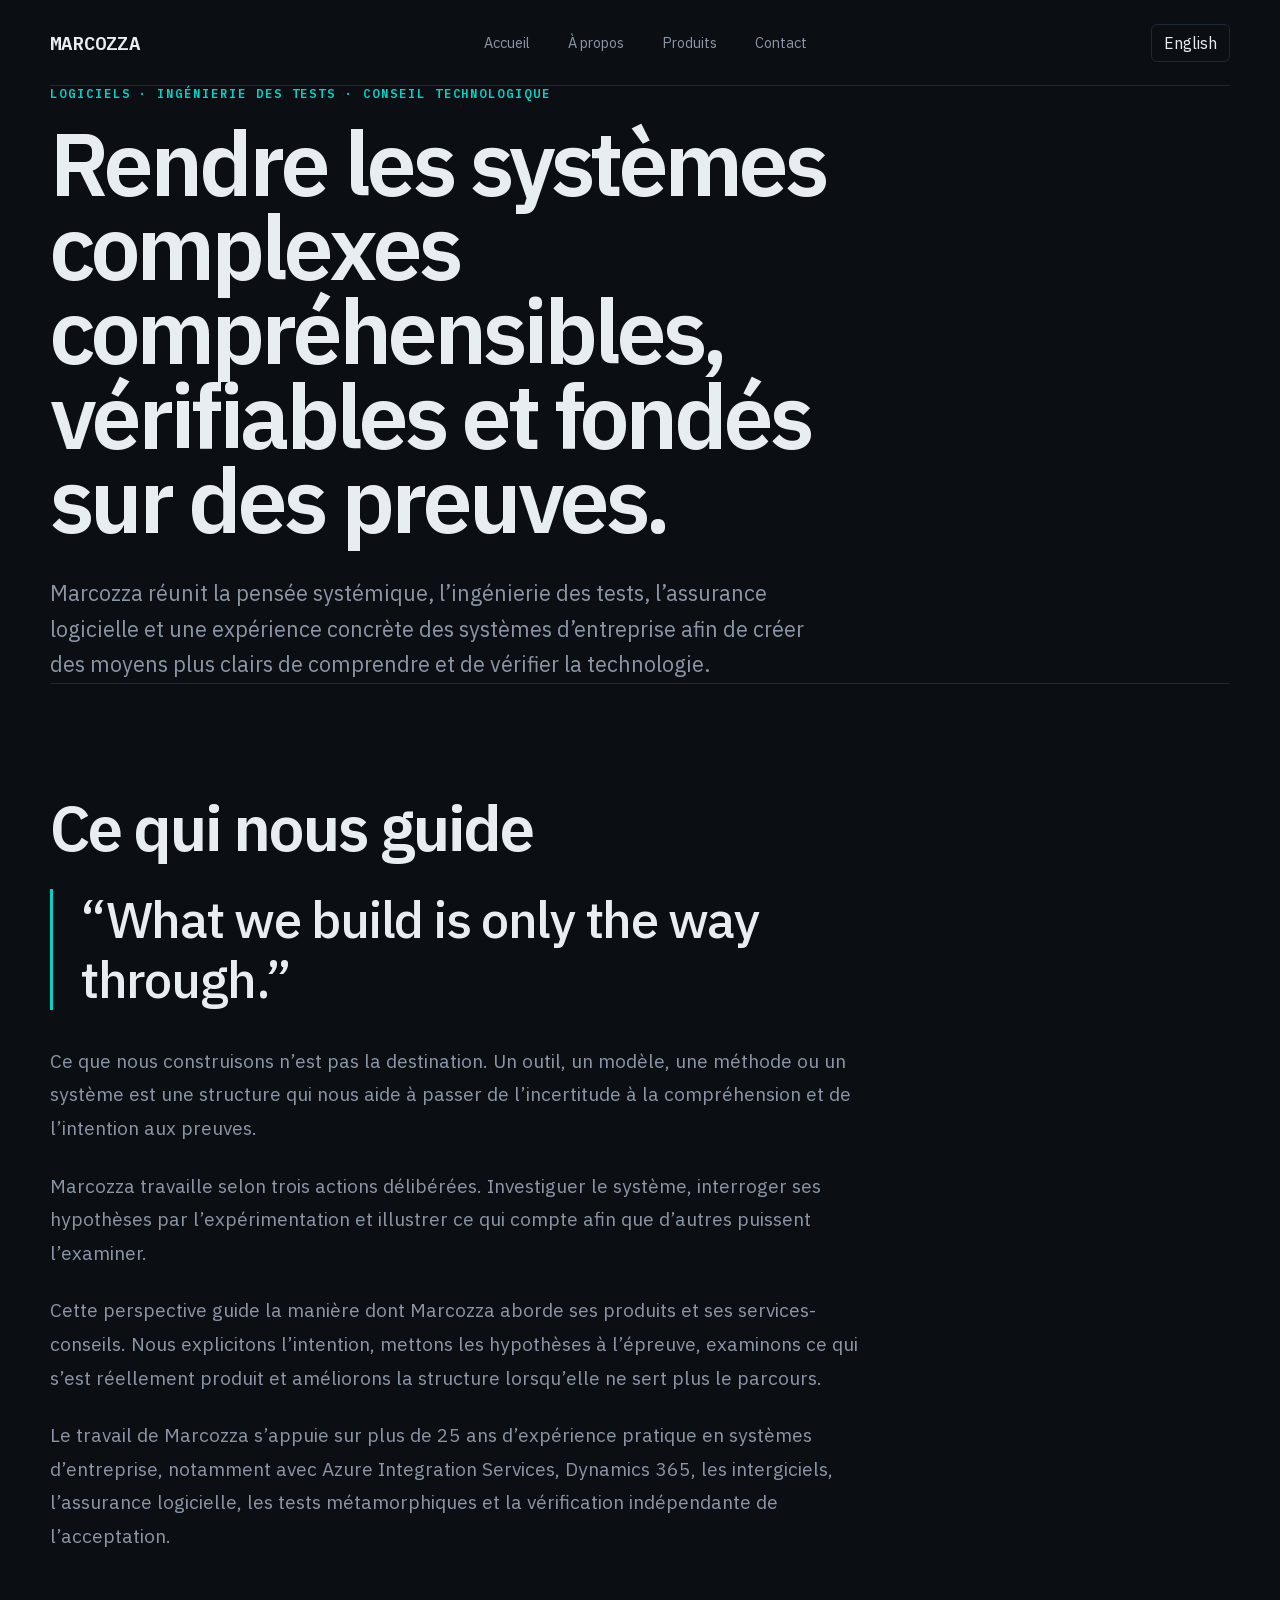
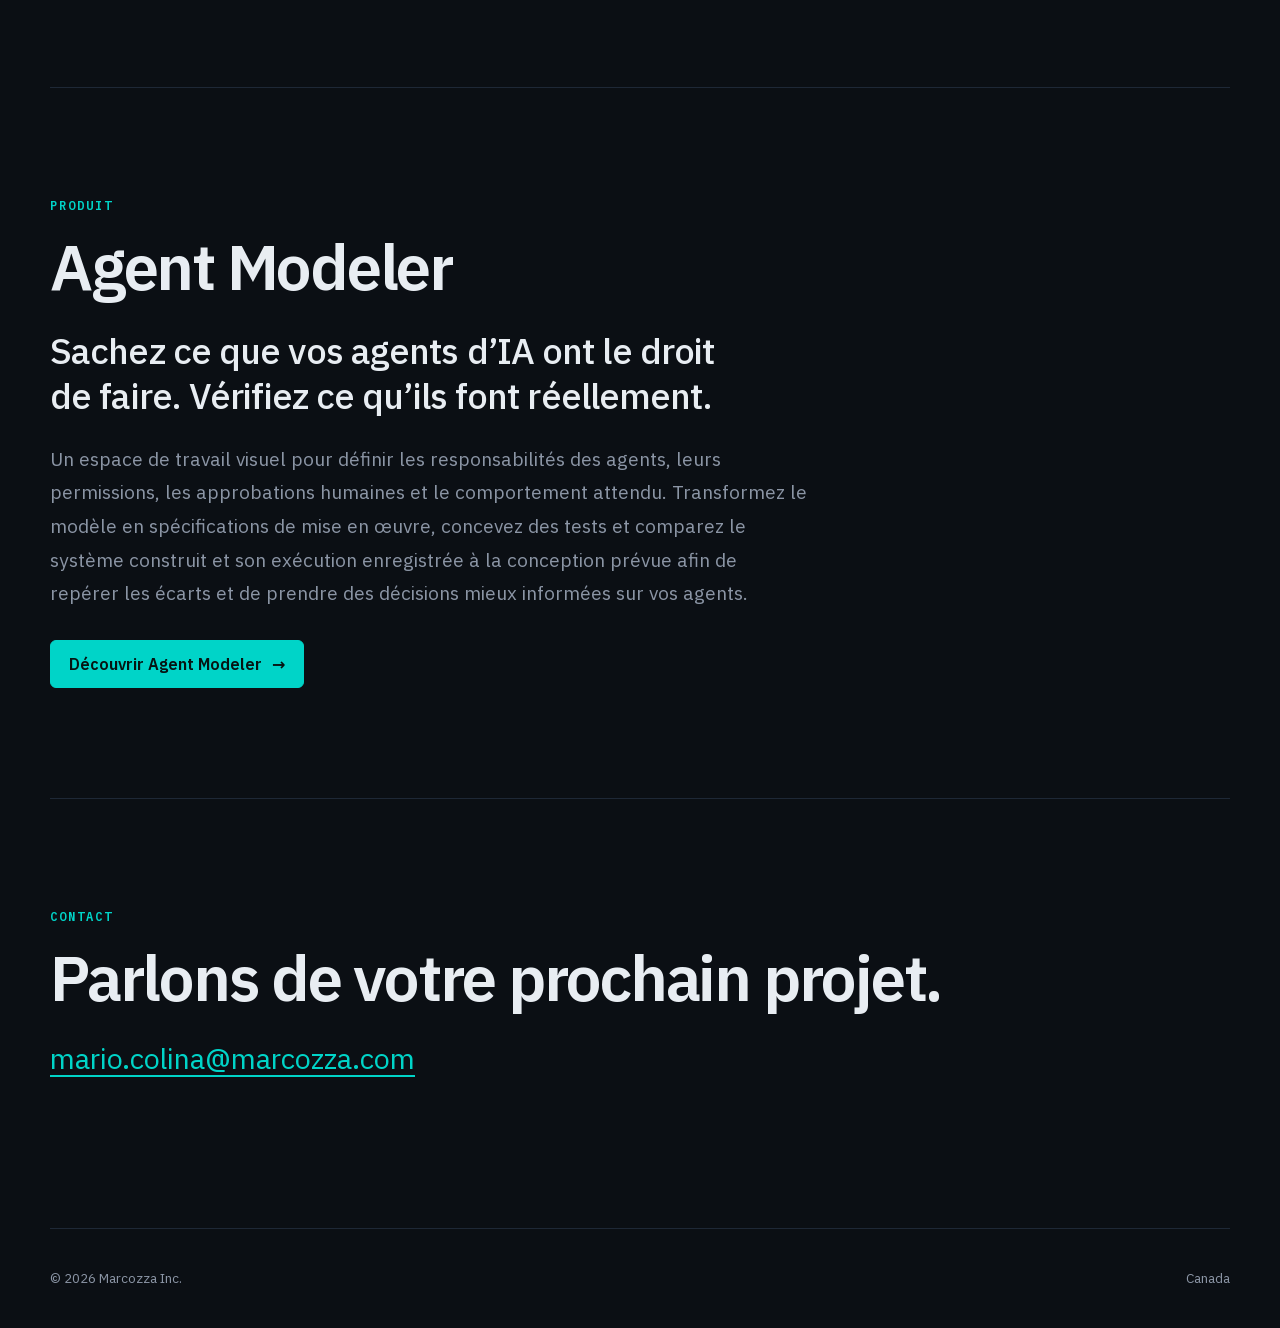
==== commit 9f023bc8: "Align corporate branding and clarify Agent Modeler outcomes" ====
--- a/index.html
+++ b/index.html
@@ -4,7 +4,7 @@
     <meta charset="UTF-8" />
     <meta name="viewport" content="width=device-width, initial-scale=1" />
     <meta name="description" content="Marcozza est une entreprise logicielle indépendante qui applique la pensée systémique, l’ingénierie des tests et l’assurance logicielle aux systèmes technologiques complexes." />
-    <meta name="theme-color" content="#12243a" />
+    <meta name="theme-color" content="#0b0f14" />
     <meta property="og:title" content="Marcozza Inc. | Développement de produits logiciels et services-conseils technologiques" />
     <meta property="og:description" content="Rendre les systèmes complexes compréhensibles, vérifiables et fondés sur des preuves." />
     <meta property="og:type" content="website" />
@@ -13,7 +13,8 @@
     <link rel="alternate" hreflang="fr" href="https://marcozza.com/" />
     <link rel="alternate" hreflang="en" href="https://marcozza.com/en.html" />
     <link rel="alternate" hreflang="x-default" href="https://marcozza.com/" />
-    <link rel="stylesheet" href="styles.css" />
+    <link rel="stylesheet" href="fonts/fonts.css" />
+    <link rel="stylesheet" href="styles.css?v=1405d73fb424" />
     <title>Marcozza Inc. | Développement de produits logiciels et services-conseils technologiques</title>
   </head>
   <body>
@@ -35,7 +36,6 @@
         <p class="hero-copy">Marcozza réunit la pensée systémique, l’ingénierie des tests, l’assurance logicielle et une expérience concrète des systèmes d’entreprise afin de créer des moyens plus clairs de comprendre et de vérifier la technologie.</p>
       </section>
       <section class="profile" aria-labelledby="apropos">
-        <p class="section-number">01</p>
         <div class="profile-copy">
           <h2 id="apropos">Ce qui nous guide</h2>
           <blockquote class="philosophy"><p lang="en">“What we build is only the way through.”</p></blockquote>
@@ -46,16 +46,15 @@
         </div>
       </section>
       <section class="products" id="produits" aria-labelledby="titre-produits">
-        <p class="section-number">02</p>
         <article class="product-card">
           <p class="eyebrow">Produit</p>
           <h2 id="titre-produits">Agent Modeler</h2>
-          <p>Un espace de travail axé sur l’ingénierie des tests pour modéliser les systèmes d’agents d’IA prévus, concevoir leur vérification à partir des spécifications et comparer les preuves de mise en œuvre et d’exécution à la conception.</p>
+          <h3 class="product-promise">Sachez ce que vos agents d’IA ont le droit de faire. Vérifiez ce qu’ils font réellement.</h3>
+          <p>Un espace de travail visuel pour définir les responsabilités des agents, leurs permissions, les approbations humaines et le comportement attendu. Transformez le modèle en spécifications de mise en œuvre, concevez des tests et comparez le système construit et son exécution enregistrée à la conception prévue afin de repérer les écarts et de prendre des décisions mieux informées sur vos agents.</p>
           <a class="product-link" href="https://agentmodeler.com/fr/">Découvrir Agent Modeler <span aria-hidden="true">→</span></a>
         </article>
       </section>
       <section class="contact" aria-labelledby="contact">
-        <p class="section-number">03</p>
         <div>
           <p class="eyebrow">Contact</p>
           <h2 id="contact">Parlons de votre prochain projet.</h2>
--- a/fonts/fonts.css
+++ b/fonts/fonts.css
@@ -0,0 +1,115 @@
+/* IBM Plex fonts, self-hosted under the accompanying SIL Open Font License. */
+
+@font-face {
+  font-family: 'IBM Plex Mono';
+  font-style: normal;
+  font-weight: 400;
+  font-display: swap;
+  src: url(/fonts/ibmplexmono-7963a16e.woff2) format('woff2');
+  unicode-range: U+0100-02BA, U+02BD-02C5, U+02C7-02CC, U+02CE-02D7, U+02DD-02FF, U+0304, U+0308, U+0329, U+1D00-1DBF, U+1E00-1E9F, U+1EF2-1EFF, U+2020, U+20A0-20AB, U+20AD-20C0, U+2113, U+2C60-2C7F, U+A720-A7FF;
+}
+
+@font-face {
+  font-family: 'IBM Plex Mono';
+  font-style: normal;
+  font-weight: 400;
+  font-display: swap;
+  src: url(/fonts/ibmplexmono-bc87d8e0.woff2) format('woff2');
+  unicode-range: U+0000-00FF, U+0131, U+0152-0153, U+02BB-02BC, U+02C6, U+02DA, U+02DC, U+0304, U+0308, U+0329, U+2000-206F, U+20AC, U+2122, U+2191, U+2193, U+2212, U+2215, U+FEFF, U+FFFD;
+}
+
+@font-face {
+  font-family: 'IBM Plex Mono';
+  font-style: normal;
+  font-weight: 500;
+  font-display: swap;
+  src: url(/fonts/ibmplexmono-25040cb4.woff2) format('woff2');
+  unicode-range: U+0100-02BA, U+02BD-02C5, U+02C7-02CC, U+02CE-02D7, U+02DD-02FF, U+0304, U+0308, U+0329, U+1D00-1DBF, U+1E00-1E9F, U+1EF2-1EFF, U+2020, U+20A0-20AB, U+20AD-20C0, U+2113, U+2C60-2C7F, U+A720-A7FF;
+}
+
+@font-face {
+  font-family: 'IBM Plex Mono';
+  font-style: normal;
+  font-weight: 500;
+  font-display: swap;
+  src: url(/fonts/ibmplexmono-a80b2cab.woff2) format('woff2');
+  unicode-range: U+0000-00FF, U+0131, U+0152-0153, U+02BB-02BC, U+02C6, U+02DA, U+02DC, U+0304, U+0308, U+0329, U+2000-206F, U+20AC, U+2122, U+2191, U+2193, U+2212, U+2215, U+FEFF, U+FFFD;
+}
+
+@font-face {
+  font-family: 'IBM Plex Mono';
+  font-style: normal;
+  font-weight: 600;
+  font-display: swap;
+  src: url(/fonts/ibmplexmono-6a11d674.woff2) format('woff2');
+  unicode-range: U+0100-02BA, U+02BD-02C5, U+02C7-02CC, U+02CE-02D7, U+02DD-02FF, U+0304, U+0308, U+0329, U+1D00-1DBF, U+1E00-1E9F, U+1EF2-1EFF, U+2020, U+20A0-20AB, U+20AD-20C0, U+2113, U+2C60-2C7F, U+A720-A7FF;
+}
+
+@font-face {
+  font-family: 'IBM Plex Mono';
+  font-style: normal;
+  font-weight: 600;
+  font-display: swap;
+  src: url(/fonts/ibmplexmono-2137a53a.woff2) format('woff2');
+  unicode-range: U+0000-00FF, U+0131, U+0152-0153, U+02BB-02BC, U+02C6, U+02DA, U+02DC, U+0304, U+0308, U+0329, U+2000-206F, U+20AC, U+2122, U+2191, U+2193, U+2212, U+2215, U+FEFF, U+FFFD;
+}
+
+@font-face {
+  font-family: 'IBM Plex Sans';
+  font-style: normal;
+  font-weight: 400;
+  font-stretch: 100%;
+  font-display: swap;
+  src: url(/fonts/ibmplexsans-effb1ea2.woff2) format('woff2');
+  unicode-range: U+0100-02BA, U+02BD-02C5, U+02C7-02CC, U+02CE-02D7, U+02DD-02FF, U+0304, U+0308, U+0329, U+1D00-1DBF, U+1E00-1E9F, U+1EF2-1EFF, U+2020, U+20A0-20AB, U+20AD-20C0, U+2113, U+2C60-2C7F, U+A720-A7FF;
+}
+
+@font-face {
+  font-family: 'IBM Plex Sans';
+  font-style: normal;
+  font-weight: 400;
+  font-stretch: 100%;
+  font-display: swap;
+  src: url(/fonts/ibmplexsans-f6667783.woff2) format('woff2');
+  unicode-range: U+0000-00FF, U+0131, U+0152-0153, U+02BB-02BC, U+02C6, U+02DA, U+02DC, U+0304, U+0308, U+0329, U+2000-206F, U+20AC, U+2122, U+2191, U+2193, U+2212, U+2215, U+FEFF, U+FFFD;
+}
+
+@font-face {
+  font-family: 'IBM Plex Sans';
+  font-style: normal;
+  font-weight: 500;
+  font-stretch: 100%;
+  font-display: swap;
+  src: url(/fonts/ibmplexsans-effb1ea2.woff2) format('woff2');
+  unicode-range: U+0100-02BA, U+02BD-02C5, U+02C7-02CC, U+02CE-02D7, U+02DD-02FF, U+0304, U+0308, U+0329, U+1D00-1DBF, U+1E00-1E9F, U+1EF2-1EFF, U+2020, U+20A0-20AB, U+20AD-20C0, U+2113, U+2C60-2C7F, U+A720-A7FF;
+}
+
+@font-face {
+  font-family: 'IBM Plex Sans';
+  font-style: normal;
+  font-weight: 500;
+  font-stretch: 100%;
+  font-display: swap;
+  src: url(/fonts/ibmplexsans-f6667783.woff2) format('woff2');
+  unicode-range: U+0000-00FF, U+0131, U+0152-0153, U+02BB-02BC, U+02C6, U+02DA, U+02DC, U+0304, U+0308, U+0329, U+2000-206F, U+20AC, U+2122, U+2191, U+2193, U+2212, U+2215, U+FEFF, U+FFFD;
+}
+
+@font-face {
+  font-family: 'IBM Plex Sans';
+  font-style: normal;
+  font-weight: 600;
+  font-stretch: 100%;
+  font-display: swap;
+  src: url(/fonts/ibmplexsans-effb1ea2.woff2) format('woff2');
+  unicode-range: U+0100-02BA, U+02BD-02C5, U+02C7-02CC, U+02CE-02D7, U+02DD-02FF, U+0304, U+0308, U+0329, U+1D00-1DBF, U+1E00-1E9F, U+1EF2-1EFF, U+2020, U+20A0-20AB, U+20AD-20C0, U+2113, U+2C60-2C7F, U+A720-A7FF;
+}
+
+@font-face {
+  font-family: 'IBM Plex Sans';
+  font-style: normal;
+  font-weight: 600;
+  font-stretch: 100%;
+  font-display: swap;
+  src: url(/fonts/ibmplexsans-f6667783.woff2) format('woff2');
+  unicode-range: U+0000-00FF, U+0131, U+0152-0153, U+02BB-02BC, U+02C6, U+02DA, U+02DC, U+0304, U+0308, U+0329, U+2000-206F, U+20AC, U+2122, U+2191, U+2193, U+2212, U+2215, U+FEFF, U+FFFD;
+}
--- a/styles.css
+++ b/styles.css
@@ -1,15 +1,14 @@
 :root {
-  color-scheme: light;
-  --navy: #12243a;
-  --ink: #1c2b3a;
-  --muted: #607184;
-  --paper: #f6f3ed;
-  --white: #fff;
-  --blue: #315d89;
-  --blue-soft: #dfe9f2;
-  --amber: #d29b52;
-  --line: rgba(18, 36, 58, 0.18);
-  font-family: Inter, ui-sans-serif, system-ui, -apple-system, BlinkMacSystemFont, "Segoe UI", sans-serif;
+  color-scheme: dark;
+  --ink: #e8edf2;
+  --muted: #8b95a5;
+  --paper: #0b0f14;
+  --surface: #141a22;
+  --accent: #00d4c8;
+  --accent-ink: #061412;
+  --accent-soft: #00d4c812;
+  --line: #1e2836;
+  font-family: "IBM Plex Sans", ui-sans-serif, system-ui, -apple-system, BlinkMacSystemFont, "Segoe UI", sans-serif;
   font-synthesis: none;
 }
 
@@ -17,6 +16,8 @@
 html { scroll-behavior: smooth; }
 body { margin: 0; color: var(--ink); background: var(--paper); }
 a { color: inherit; }
+:focus-visible { outline: 2px solid var(--accent); outline-offset: 5px; }
+::selection { color: var(--accent-ink); background: var(--accent); }
 
 .skip-link {
   position: fixed;
@@ -24,7 +25,7 @@
   top: 8px;
   left: 8px;
   padding: 10px 14px;
-  background: var(--white);
+  background: var(--accent); color: var(--accent-ink);
   transform: translateY(-150%);
 }
 .skip-link:focus { transform: translateY(0); }
@@ -38,7 +39,7 @@
   align-items: center;
   border-bottom: 1px solid var(--line);
 }
-.wordmark { font-weight: 750; letter-spacing: 0.19em; text-decoration: none; }
+.wordmark { font-family: "IBM Plex Mono", monospace; font-weight: 600; font-size: 1.2rem; letter-spacing: -0.04em; text-decoration: none; }
 .site-nav {
   display: flex;
   justify-content: center;
@@ -49,26 +50,28 @@
   font-size: 0.9rem;
   text-decoration: none;
 }
-.site-nav a:hover, .site-nav a:focus-visible { color: var(--navy); text-decoration: underline; text-underline-offset: 6px; }
+.site-nav a:hover, .site-nav a:focus-visible { color: var(--ink); text-decoration: underline; text-underline-offset: 6px; }
 .language-link {
   justify-self: end;
   padding: 8px 12px;
-  color: var(--navy);
+  color: var(--ink);
   border: 1px solid var(--line);
-  border-radius: 2px;
+  border-radius: 6px;
   text-decoration: none;
 }
-.language-link:hover, .language-link:focus-visible { background: var(--blue-soft); }
+.language-link:hover, .language-link:focus-visible { background: var(--accent-soft); }
 
 main, footer { width: min(1180px, calc(100% - 48px)); margin: auto; }
 .hero {
   min-height: 590px;
   display: grid;
   align-content: center;
+  grid-template-columns: minmax(0, 1fr);
 }
-.eyebrow, .section-number {
+.eyebrow {
   margin: 0 0 20px;
-  color: var(--blue);
+  color: var(--accent);
+  font-family: "IBM Plex Mono", monospace;
   font-size: 0.76rem;
   font-weight: 700;
   letter-spacing: 0.16em;
@@ -77,10 +80,10 @@
 h1 {
   max-width: 850px;
   margin: 0;
-  color: var(--navy);
-  font-family: Georgia, "Times New Roman", serif;
+  color: var(--ink);
+  font-family: inherit;
   font-size: clamp(3.1rem, 7vw, 6.8rem);
-  font-weight: 400;
+  font-weight: 600;
   letter-spacing: -0.045em;
   line-height: 0.94;
 }
@@ -95,27 +98,30 @@
   padding: 110px 0;
   border-top: 1px solid var(--line);
 }
-.products, .profile, .contact { display: grid; grid-template-columns: 1fr 3fr; gap: 48px; }
-h2 { margin: 0 0 28px; color: var(--navy); font: 400 clamp(2.3rem, 5vw, 4.7rem)/1.02 Georgia, serif; letter-spacing: -0.035em; }
-.product-card { max-width: 820px; }
+.products, .profile, .contact { display: grid; grid-template-columns: minmax(0, 1fr); }
+h2 { margin: 0 0 28px; color: var(--ink); font: 600 clamp(2.3rem, 5vw, 4rem)/1.05 "IBM Plex Sans", sans-serif; letter-spacing: -0.035em; }
+.product-card { max-width: 880px; }
+.product-promise { max-width: 760px; margin: 0 0 24px; font-size: clamp(1.5rem, 3vw, 2.25rem); font-weight: 500; line-height: 1.25; letter-spacing: -0.025em; text-wrap: balance; }
 .product-card > p:not(.eyebrow) { max-width: 760px; margin: 0 0 30px; color: var(--muted); font-size: 1.2rem; line-height: 1.75; }
 .product-link {
   display: inline-flex;
   align-items: center;
   gap: 10px;
   padding: 13px 18px;
-  color: var(--white);
-  background: var(--navy);
-  border: 1px solid var(--navy);
+  color: var(--accent-ink);
+  background: var(--accent);
+  border: 1px solid var(--accent);
+  border-radius: 6px;
+  font-weight: 600;
   text-decoration: none;
 }
-.product-link:hover, .product-link:focus-visible { color: var(--navy); background: transparent; }
+.product-link:hover, .product-link:focus-visible { color: var(--accent); background: var(--accent-soft); }
 .profile-copy { max-width: 820px; }
 .profile-copy p { margin: 0 0 24px; color: var(--muted); font-size: 1.2rem; line-height: 1.75; }
-.philosophy { margin: 0 0 34px; padding: 0 0 0 28px; border-left: 3px solid var(--amber); }
-.philosophy p { margin: 0; color: var(--navy); font: 400 clamp(1.8rem, 4vw, 3.4rem)/1.18 Georgia, serif; letter-spacing: -0.025em; }
+.philosophy { margin: 0 0 34px; padding: 0 0 0 28px; border-left: 3px solid var(--accent); }
+.philosophy p { margin: 0; color: var(--ink); font: 500 clamp(1.8rem, 4vw, 3.2rem)/1.18 "IBM Plex Sans", sans-serif; letter-spacing: -0.025em; }
 .contact { min-height: 430px; align-items: start; }
-.email { display: inline-block; color: var(--blue); font-size: clamp(1.15rem, 3vw, 1.8rem); text-underline-offset: 6px; }
+.email { display: inline-block; color: var(--accent); font-size: clamp(1.15rem, 3vw, 1.8rem); text-underline-offset: 6px; }
 footer { min-height: 100px; display: flex; justify-content: space-between; align-items: center; color: var(--muted); border-top: 1px solid var(--line); font-size: 0.85rem; }
 .sr-only { position: absolute; width: 1px; height: 1px; padding: 0; margin: -1px; overflow: hidden; clip: rect(0, 0, 0, 0); white-space: nowrap; border: 0; }
 
@@ -129,7 +135,7 @@
 @media (max-width: 480px) {
   .site-header, main, footer { width: min(100% - 30px, 1180px); }
   .site-header { min-height: 72px; }
-  h1 { font-size: clamp(2.7rem, 14vw, 4rem); }
+  h1 { font-size: clamp(2.3rem, 11vw, 3.5rem); }
   .hero { padding-top: 70px; }
   footer { align-items: flex-start; flex-direction: column; justify-content: center; gap: 8px; }
 }
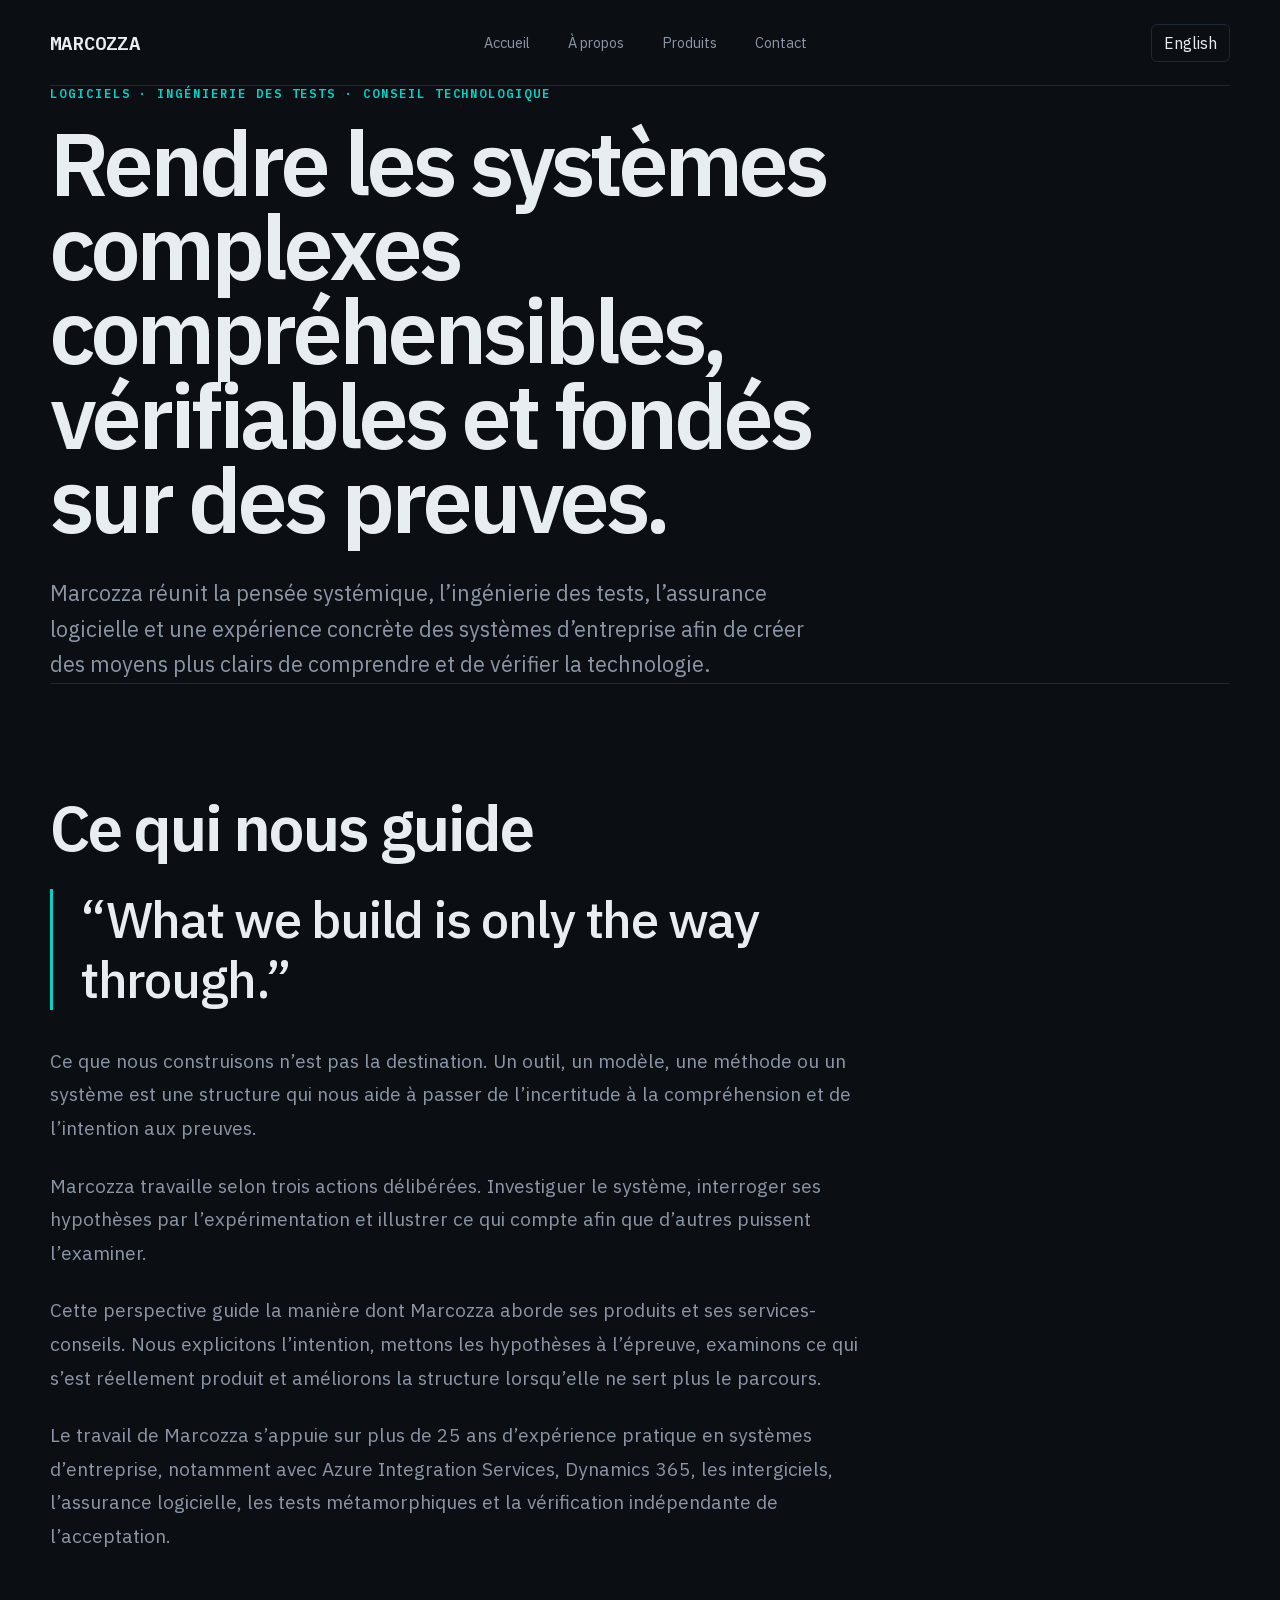
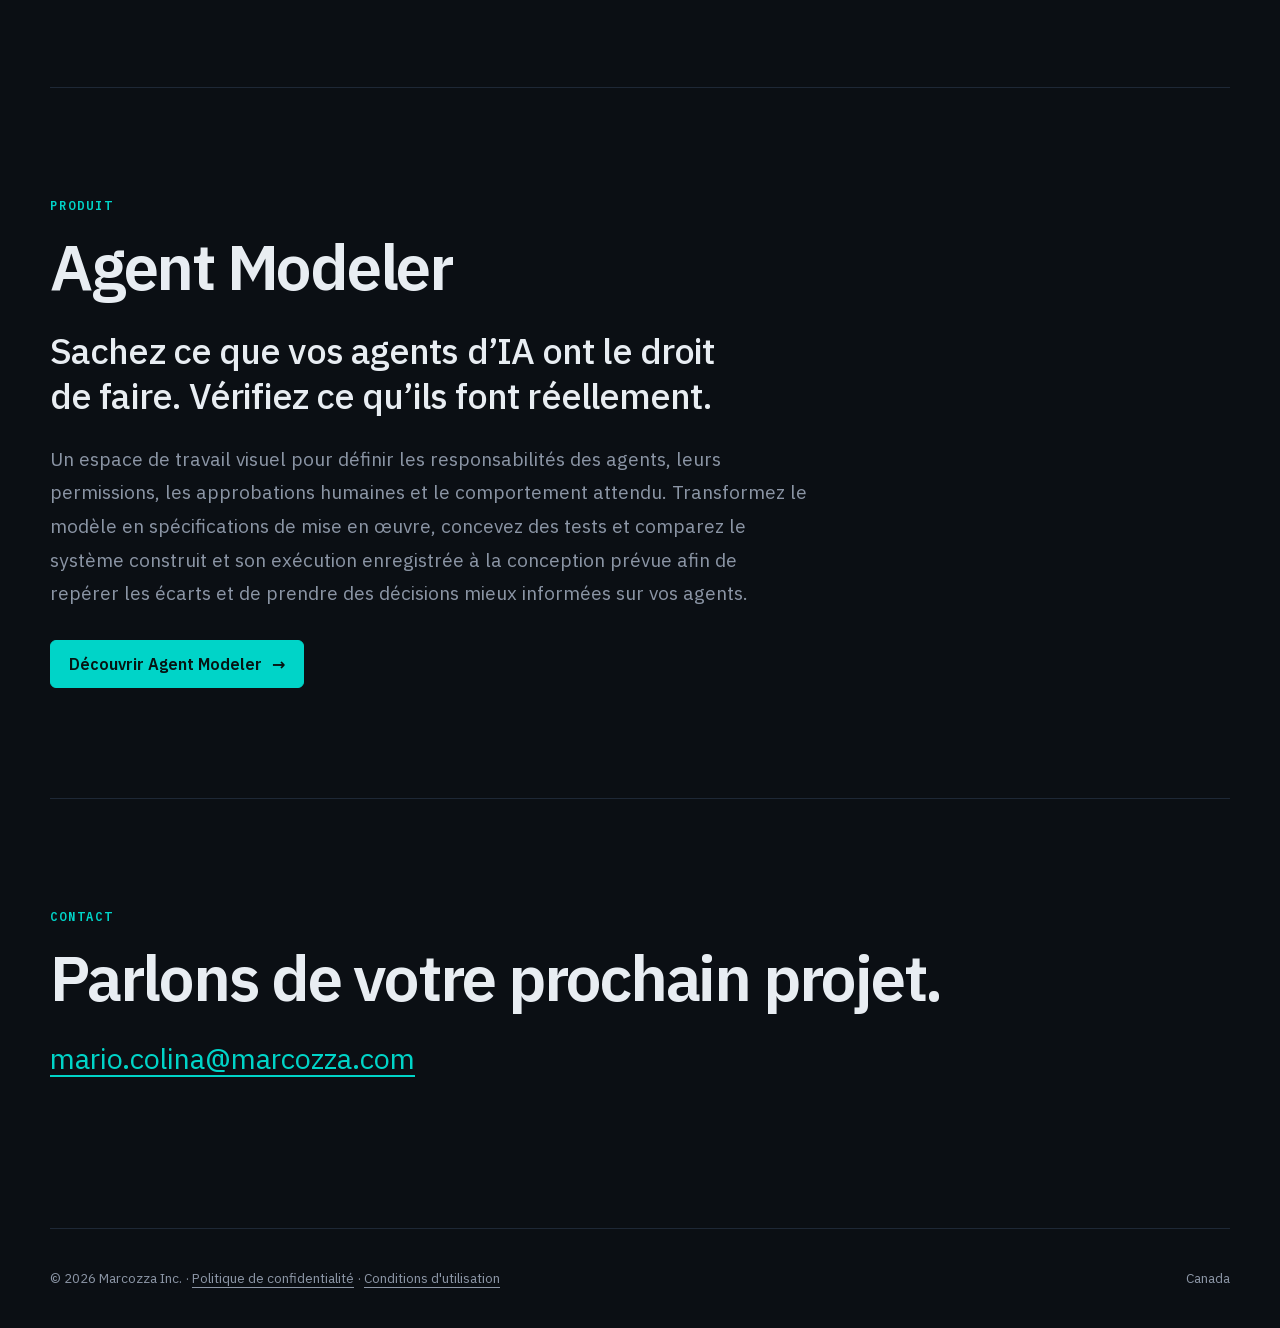
==== commit 2ac68d2f: "Add privacy policy and terms of use pages (FR/EN) Co-Authored-By: Claude Opus 5.5 <noreply@anthropic" ====
--- a/index.html
+++ b/index.html
@@ -14,7 +14,7 @@
     <link rel="alternate" hreflang="en" href="https://marcozza.com/en.html" />
     <link rel="alternate" hreflang="x-default" href="https://marcozza.com/" />
     <link rel="stylesheet" href="fonts/fonts.css" />
-    <link rel="stylesheet" href="styles.css?v=1405d73fb424" />
+    <link rel="stylesheet" href="styles.css?v=ec8148b370d4" />
     <title>Marcozza Inc. | Développement de produits logiciels et services-conseils technologiques</title>
   </head>
   <body>
@@ -63,7 +63,7 @@
       </section>
     </main>
     <footer>
-      <span>© <span id="year">2026</span> Marcozza Inc.</span>
+      <span>© <span id="year">2026</span> Marcozza Inc. · <a href="confidentialite.html">Politique de confidentialité</a> · <a href="conditions.html">Conditions d'utilisation</a></span>
       <span>Canada</span>
     </footer>
     <script src="site.js"></script>
--- a/styles.css
+++ b/styles.css
@@ -123,6 +123,19 @@
 .contact { min-height: 430px; align-items: start; }
 .email { display: inline-block; color: var(--accent); font-size: clamp(1.15rem, 3vw, 1.8rem); text-underline-offset: 6px; }
 footer { min-height: 100px; display: flex; justify-content: space-between; align-items: center; color: var(--muted); border-top: 1px solid var(--line); font-size: 0.85rem; }
+footer a { text-underline-offset: 4px; }
+footer a:hover, footer a:focus-visible { color: var(--ink); }
+.legal { max-width: 760px; padding: 100px 0; }
+.legal h1 { font-size: clamp(2.2rem, 5vw, 3.4rem); line-height: 1.05; }
+.legal h2 { margin: 48px 0 14px; font-size: 1.5rem; line-height: 1.25; letter-spacing: -0.02em; }
+.legal p, .legal li { color: var(--muted); font-size: 1.1rem; line-height: 1.75; }
+.legal p { margin: 0 0 18px; }
+.legal p.legal-effective { margin: 24px 0 0; font-size: 0.95rem; }
+.legal ul { margin: 0 0 18px; padding-left: 1.4em; }
+.legal li { margin: 0 0 10px; }
+.legal strong { color: var(--ink); font-weight: 600; }
+.legal a { text-underline-offset: 4px; }
+.legal a:hover, .legal a:focus-visible { color: var(--ink); }
 .sr-only { position: absolute; width: 1px; height: 1px; padding: 0; margin: -1px; overflow: hidden; clip: rect(0, 0, 0, 0); white-space: nowrap; border: 0; }
 
 @media (max-width: 800px) {
@@ -130,6 +143,7 @@
   .site-header { padding: 18px 0; grid-template-columns: 1fr auto; row-gap: 18px; }
   .site-nav { grid-column: 1 / -1; grid-row: 2; justify-content: flex-start; overflow-x: auto; }
   .products, .profile, .contact { padding: 78px 0; grid-template-columns: 1fr; gap: 20px; }
+  .legal { padding: 78px 0; }
 }
 
 @media (max-width: 480px) {
